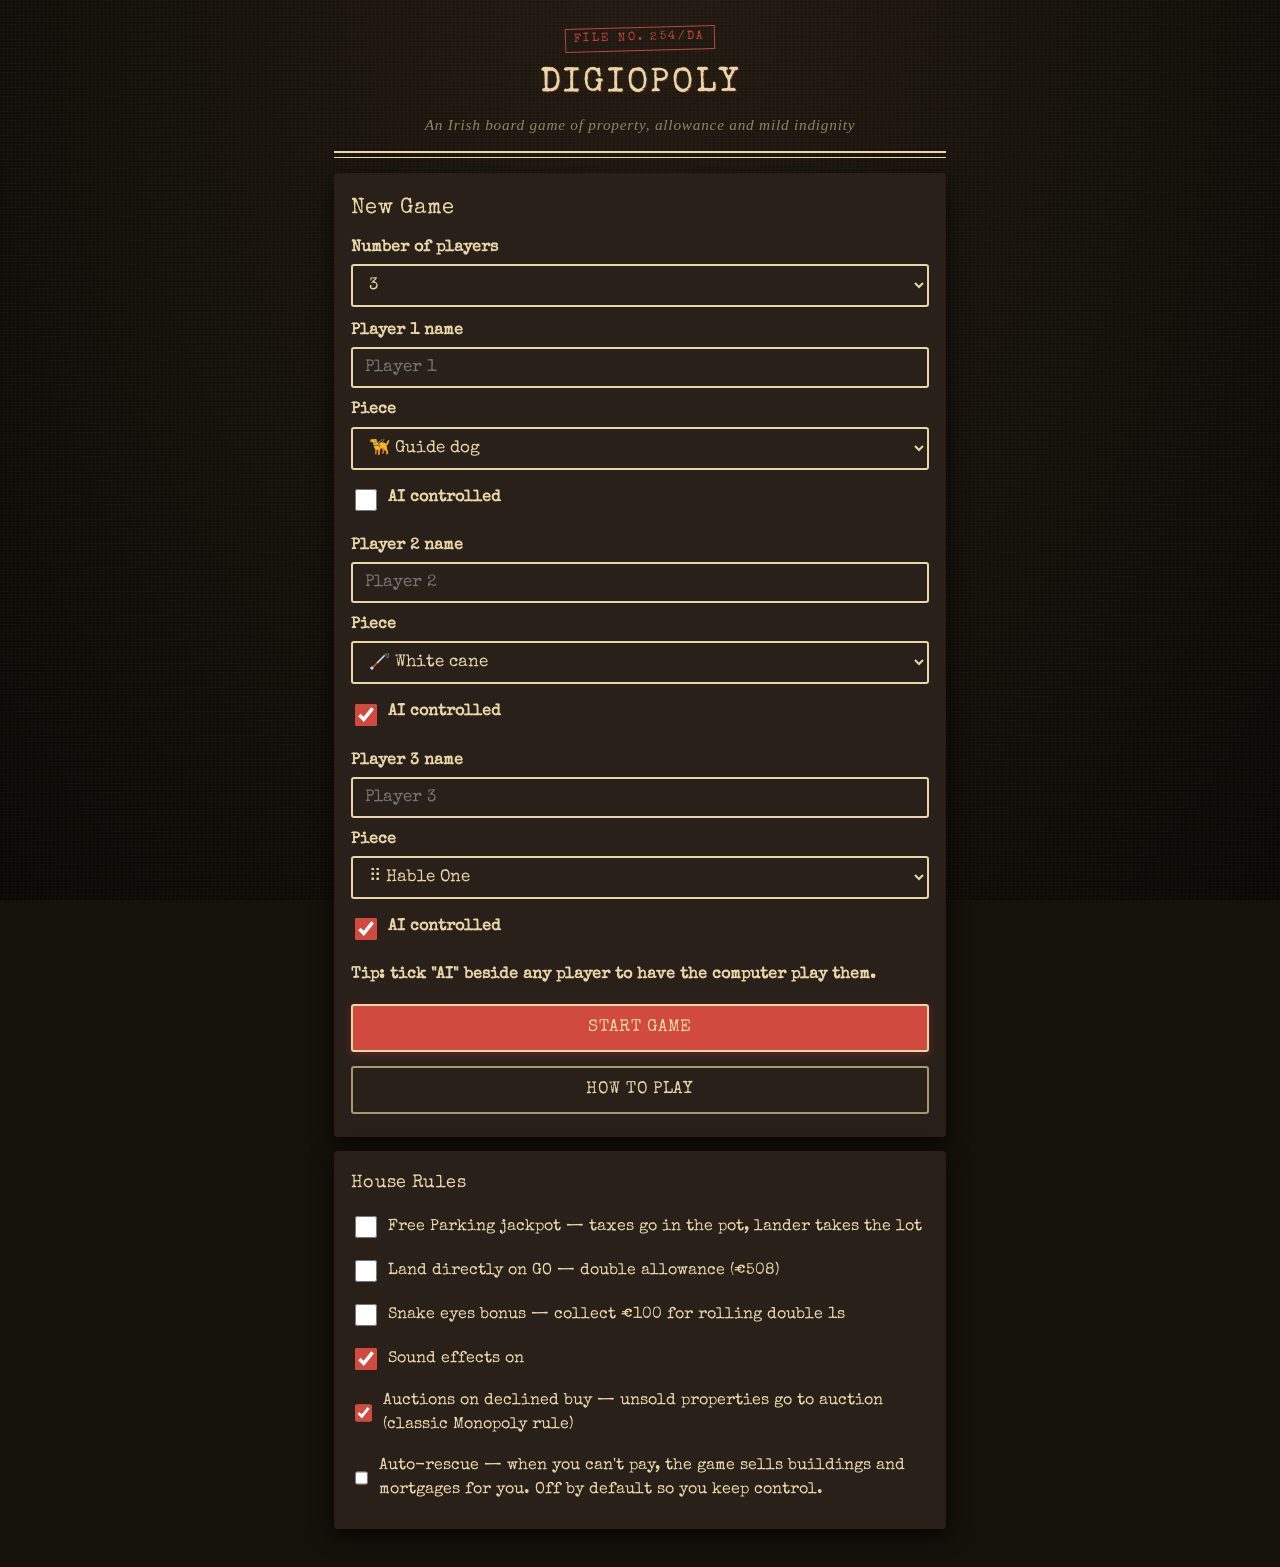
==== index.html @ cab9b240 "Create index.html" ====
<!DOCTYPE html>
<html lang="en">
<head>
<meta charset="UTF-8">
<meta name="viewport" content="width=device-width, initial-scale=1.0, viewport-fit=cover">
<meta name="theme-color" content="#1a1410">
<title>Digiopoly</title>
<link rel="preconnect" href="https://fonts.googleapis.com">
<link rel="preconnect" href="https://fonts.gstatic.com" crossorigin>
<link href="https://fonts.googleapis.com/css2?family=Special+Elite&family=IM+Fell+English:ital@0;1&family=Courier+Prime:ital,wght@0,400;0,700;1,400&display=swap" rel="stylesheet">
<style>
:root {
  --felt: #15110b;            /* page bg — deeper warm black */
  --felt-dark: #0a0805;       /* deepest shadow */
  --felt-light: #221a12;      /* warm highlight */
  --cream: #2a201a;           /* card surface — dark warm brown */
  --cream-dark: #3a2d20;      /* elevated/border surface */
  --ink: #e8d6a8;             /* warm cream text */
  --ink-light: #a89572;       /* dim cream muted */
  --gold: #c9a850;            /* amber accent */
  --accent: #d14a3f;          /* rubber stamp red */
  --accent-dark: #8a2820;
  --shadow: 0 6px 22px rgba(0, 0, 0, 0.7);
  --rule-line: rgba(232, 214, 168, 0.18);
  --brown: #6b4423;
  --light-blue: #7fb8d4;
  --pink: #b8447e;
  --orange: #c97a26;
  --red: #b8302a;
  --yellow: #c9a929;
  --greenc: #4d8d5c;
  --dark-blue: #2a4d7f;
  --station: #3a3530;
  --utility: #6b5a40;
}
* { box-sizing: border-box; -webkit-tap-highlight-color: transparent; }
html, body {
  margin: 0; padding: 0;
  background: var(--felt);
  color: var(--ink);
  font-family: 'Special Elite', 'Courier Prime', 'Courier New', monospace;
  font-size: 17px;
  line-height: 1.5;
  min-height: 100vh;
  min-height: 100dvh;
  overflow-x: hidden;
}
body {
  background:
    /* warm light grain — desk lit from above */
    repeating-linear-gradient(0deg, transparent 0, transparent 2px, rgba(255, 220, 180, 0.018) 2px, rgba(255, 220, 180, 0.018) 3px),
    repeating-linear-gradient(90deg, transparent 0, transparent 3px, rgba(255, 220, 180, 0.015) 3px, rgba(255, 220, 180, 0.015) 4px),
    radial-gradient(ellipse at top, var(--felt-light), var(--felt) 50%, var(--felt-dark)),
    var(--felt);
  background-attachment: fixed;
  padding: env(safe-area-inset-top) env(safe-area-inset-right) env(safe-area-inset-bottom) env(safe-area-inset-left);
}
h1, h2, h3, h4 {
  font-family: 'Special Elite', 'Courier New', monospace;
  font-weight: normal;
  letter-spacing: 0.02em;
  margin: 0 0 0.5em;
}
h1 { font-size: 1.8rem; color: var(--ink); }
h2 { font-size: 1.3rem; color: var(--ink); }
h3 { font-size: 1.05rem; color: var(--ink); }
button {
  font-family: inherit;
  font-size: 1rem;
  cursor: pointer;
}
.app {
  max-width: 640px;
  margin: 0 auto;
  padding: 16px 14px 24px;
  min-height: 100vh;
  min-height: 100dvh;
}
.screen {
  display: none;
}
.screen.active {
  display: block;
}
.brand {
  text-align: center;
  margin-bottom: 20px;
  padding: 8px 0 14px;
  border-bottom: 2px solid var(--ink);
  position: relative;
}
.brand::after {
  content: "";
  position: absolute;
  left: 0; right: 0; bottom: -7px;
  height: 1px;
  background: var(--ink);
}
.brand h1 {
  font-family: 'Special Elite', monospace;
  font-size: 2rem;
  color: var(--ink);
  letter-spacing: 0.08em;
  text-transform: uppercase;
  margin-bottom: 4px;
  text-shadow: 1px 1px 0 rgba(209,74,63,0.3), 0 0 24px rgba(201,168,80,0.15);
}
.brand .tagline {
  font-family: 'IM Fell English', 'Georgia', serif;
  font-style: italic;
  color: var(--ink-light);
  font-size: 0.9rem;
  letter-spacing: 0.05em;
  opacity: 0.85;
}
.brand .file-no {
  display: inline-block;
  font-size: 0.7rem;
  letter-spacing: 0.2em;
  color: var(--accent);
  border: 1.5px solid var(--accent);
  padding: 2px 8px;
  margin-bottom: 8px;
  text-transform: uppercase;
  transform: rotate(-1.5deg);
  opacity: 0.9;
}
.card {
  background: var(--cream);
  border-radius: 4px;
  padding: 18px 16px;
  margin-bottom: 14px;
  box-shadow: var(--shadow), inset 0 0 0 1px rgba(42,29,13,0.06);
  border: 1px solid rgba(42,29,13,0.18);
  position: relative;
}
.card.tight { padding: 12px 14px; }
.btn {
  display: inline-block;
  background: var(--cream);
  color: var(--ink);
  border: 2px solid var(--ink);
  border-radius: 3px;
  padding: 12px 18px;
  font-weight: normal;
  font-size: 1rem;
  text-align: center;
  min-height: 48px;
  min-width: 48px;
  margin: 4px 0;
  width: 100%;
  font-family: 'Special Elite', monospace;
  letter-spacing: 0.04em;
  text-transform: uppercase;
  box-shadow: 0 3px 8px rgba(0, 0, 0, 0.5);
  transition: transform 0.05s, box-shadow 0.05s;
}
.btn:active {
  transform: translateY(1px);
  box-shadow: 0 1px 3px rgba(0, 0, 0, 0.4);
}
.btn:focus-visible {
  outline: 3px solid var(--accent);
  outline-offset: 2px;
}
.btn-primary {
  background: var(--accent);
  color: var(--ink);
  border-color: var(--ink);
  box-shadow: 0 3px 10px rgba(209, 74, 63, 0.3);
}
.btn-secondary {
  background: var(--cream-dark);
  color: var(--ink);
  border-color: var(--ink);
  box-shadow: 0 3px 8px rgba(0, 0, 0, 0.5);
}
.btn-ghost {
  background: transparent;
  color: var(--ink);
  border-color: var(--ink-light);
  box-shadow: none;
}
.btn-row {
  display: flex;
  gap: 8px;
  flex-wrap: wrap;
}
.btn-row .btn { flex: 1 1 140px; width: auto; }
.btn[disabled] {
  opacity: 0.5;
  cursor: not-allowed;
}
.field {
  margin-bottom: 12px;
}
.field label {
  display: block;
  margin-bottom: 4px;
  font-weight: 600;
  font-size: 0.95rem;
  color: var(--ink);
}
.field input[type="text"], .field select {
  width: 100%;
  padding: 10px 12px;
  font-size: 1rem;
  font-family: 'Special Elite', monospace;
  border: 2px solid var(--ink);
  border-radius: 3px;
  background: var(--cream);
  color: var(--ink);
}
.field input:focus-visible, .field select:focus-visible {
  outline: 3px solid var(--accent);
  outline-offset: 2px;
}
.checkbox-row {
  display: flex;
  align-items: center;
  gap: 8px;
  padding: 8px 0;
  font-size: 0.95rem;
}
.checkbox-row input[type="checkbox"] {
  width: 22px;
  height: 22px;
  accent-color: var(--accent);
}
.trade-fieldset {
  border: 1px solid var(--cream-dark);
  border-radius: 3px;
  padding: 10px 12px;
  margin: 12px 0;
  background: rgba(0,0,0,0.15);
}
.trade-fieldset legend {
  padding: 0 6px;
  font-family: 'Special Elite', monospace;
  color: var(--ink);
}
.trade-input-row {
  display: flex;
  align-items: center;
  gap: 10px;
  padding: 8px 0;
  flex-wrap: wrap;
}
.trade-input-row label { flex: 0 0 auto; font-size: 0.95rem; }
.trade-input-row input[type="number"] {
  flex: 1 1 120px;
  min-width: 100px;
  padding: 8px 10px;
  border: 1px solid var(--cream-dark);
  border-radius: 3px;
  background: var(--cream);
  color: var(--ink);
  font-family: 'Courier Prime', monospace;
  font-size: 1rem;
}
.btn-xs {
  padding: 6px 10px;
  font-size: 0.82rem;
  min-height: 32px;
  flex: 0 0 auto;
  width: auto;
  margin-left: 8px;
}
.board-row .btn-xs {
  margin-left: 6px;
}
.player-header {
  background: var(--cream);
  color: var(--ink);
  border-radius: 3px;
  padding: 12px 16px;
  margin-bottom: 12px;
  display: flex;
  justify-content: space-between;
  align-items: center;
  border: 2px solid var(--cream-dark);
  box-shadow: 0 4px 12px rgba(0, 0, 0, 0.5);
  position: relative;
}
.player-header::before {
  content: "ACTIVE PLAYER";
  position: absolute;
  top: -10px;
  left: 14px;
  background: var(--cream);
  color: var(--accent);
  font-size: 0.65rem;
  letter-spacing: 0.2em;
  padding: 0 8px;
  border: 1.5px solid var(--accent);
  text-transform: uppercase;
}
.player-header .name {
  font-family: 'Special Elite', monospace;
  font-size: 1.1rem;
  letter-spacing: 0.03em;
  text-transform: uppercase;
  color: var(--ink);
}
.player-header .money {
  font-family: 'Courier Prime', 'Courier New', monospace;
  font-weight: 700;
  color: var(--accent);
  font-size: 1.15rem;
}
.player-header .ai-tag {
  font-size: 0.65rem;
  background: var(--accent);
  color: var(--ink);
  padding: 2px 6px;
  border-radius: 2px;
  margin-left: 6px;
  vertical-align: middle;
  letter-spacing: 0.15em;
  text-transform: uppercase;
  font-family: 'Special Elite', monospace;
}
.space-card {
  background: var(--cream);
  border-radius: 4px;
  overflow: hidden;
  margin-bottom: 14px;
  box-shadow: var(--shadow);
  border: 2px solid var(--ink);
  position: relative;
}
.space-card .band {
  height: 32px;
  display: flex;
  align-items: center;
  justify-content: center;
  color: white;
  font-family: 'Special Elite', monospace;
  font-size: 0.75rem;
  letter-spacing: 0.2em;
  text-transform: uppercase;
  text-shadow: 1px 1px 0 rgba(0,0,0,0.3);
  border-bottom: 1.5px solid var(--ink);
}
.space-card .band.no-text { color: transparent; }
.space-card .body {
  padding: 18px 18px 16px;
  position: relative;
}
.space-card .name {
  font-family: 'Special Elite', monospace;
  font-size: 1.4rem;
  line-height: 1.15;
  margin-bottom: 6px;
  letter-spacing: 0.02em;
  color: var(--ink);
}
.space-card .sub {
  font-family: 'IM Fell English', 'Georgia', serif;
  font-style: italic;
  color: var(--ink-light);
  font-size: 0.95rem;
  margin-bottom: 12px;
}
.space-card .price {
  font-family: 'Courier Prime', monospace;
  font-weight: 700;
  font-size: 1.1rem;
  margin-bottom: 4px;
  color: var(--ink);
}
.space-card .rent-table {
  font-size: 0.85rem;
  font-family: 'Courier Prime', monospace;
  margin-top: 10px;
  padding-top: 10px;
  border-top: 1.5px dashed var(--rule-line);
}
.space-card .rent-table div {
  display: flex;
  justify-content: space-between;
  padding: 1px 0;
}
.space-card .owner {
  margin-top: 10px;
  padding-top: 10px;
  border-top: 1.5px dashed var(--rule-line);
  font-style: italic;
  font-size: 0.9rem;
  font-family: 'IM Fell English', 'Georgia', serif;
  color: var(--ink-light);
}
.band-brown { background: var(--brown); }
.band-light-blue { background: var(--light-blue); color: #1a1206; text-shadow: 1px 1px 0 rgba(255,255,255,0.5); }
.band-pink { background: var(--pink); }
.band-orange { background: var(--orange); }
.band-red { background: var(--red); }
.band-yellow { background: var(--yellow); color: #1a1206; text-shadow: 1px 1px 0 rgba(255,255,255,0.5); }
.band-green { background: var(--greenc); }
.band-dark-blue { background: var(--dark-blue); }
.band-station { background: var(--station); }
.band-utility { background: var(--utility); }
.band-special { background: #1a1206; }
.band-chance { background: var(--accent); }
.band-chest { background: var(--gold); color: #1a1206; }
.band-corner { background: #1a1206; }
.dice {
  display: flex;
  justify-content: center;
  gap: 14px;
  margin: 14px 0;
}
.die {
  width: 58px;
  height: 58px;
  background: var(--cream);
  border: 2px solid var(--ink);
  border-radius: 3px;
  display: flex;
  align-items: center;
  justify-content: center;
  font-family: 'Special Elite', monospace;
  font-size: 1.9rem;
  color: var(--ink);
  box-shadow: 0 3px 8px rgba(0, 0, 0, 0.6);
}
.die.rolling {
  animation: shake 0.4s ease-in-out;
}
@keyframes shake {
  0%, 100% { transform: translateY(0) rotate(0); }
  25% { transform: translateY(-6px) rotate(-8deg); }
  75% { transform: translateY(-3px) rotate(6deg); }
}
.status {
  background: var(--cream);
  color: var(--ink);
  border: 1.5px dashed var(--ink);
  border-radius: 3px;
  padding: 12px 14px;
  margin-bottom: 12px;
  font-size: 0.95rem;
  min-height: 50px;
  font-family: 'Courier Prime', monospace;
  position: relative;
}
.status::before {
  content: "LOG";
  position: absolute;
  top: -9px;
  left: 12px;
  background: var(--cream);
  color: var(--accent);
  font-size: 0.65rem;
  letter-spacing: 0.2em;
  padding: 0 6px;
  font-family: 'Special Elite', monospace;
}
.status .log-entry {
  margin-bottom: 4px;
  padding-bottom: 4px;
  border-bottom: 1px solid var(--rule-line);
}
.status .log-entry:last-child { border-bottom: 0; margin-bottom: 0; padding-bottom: 0; }
.status .log-entry.recent { color: var(--accent); font-weight: 700; }
.menu-bar {
  display: grid;
  grid-template-columns: repeat(4, 1fr);
  gap: 6px;
  margin-bottom: 12px;
}
.menu-bar .btn {
  font-size: 0.85rem;
  padding: 10px 4px;
}
.modal-backdrop {
  position: fixed;
  inset: 0;
  background: rgba(42,29,13,0.7);
  display: flex;
  align-items: center;
  justify-content: center;
  padding: 16px;
  z-index: 100;
}
.modal-backdrop.hidden { display: none; }
.modal {
  background: var(--cream);
  border-radius: 4px;
  padding: 22px 20px;
  max-width: 560px;
  width: 100%;
  max-height: 90vh;
  overflow-y: auto;
  box-shadow: 0 10px 40px rgba(0,0,0,0.5);
  border: 2px solid var(--ink);
}
.modal h2 {
  margin-top: 0;
  font-family: 'Special Elite', monospace;
  text-transform: uppercase;
  letter-spacing: 0.05em;
  padding-bottom: 8px;
  border-bottom: 2px solid var(--ink);
}
.props-list .prop-row {
  background: var(--cream);
  border: 1.5px solid var(--cream-dark);
  border-radius: 3px;
  padding: 10px 12px;
  margin-bottom: 8px;
  box-shadow: 0 2px 6px rgba(0, 0, 0, 0.4);
}
.props-list .prop-row .top {
  display: flex;
  justify-content: space-between;
  align-items: center;
}
.props-list .prop-row .top .name {
  font-family: 'Special Elite', monospace;
  font-size: 1rem;
  letter-spacing: 0.02em;
  color: var(--ink);
}
.props-list .prop-row .mortgaged {
  color: var(--accent);
  font-family: 'Special Elite', monospace;
  font-size: 0.75rem;
  text-transform: uppercase;
  letter-spacing: 0.15em;
  border: 1.5px solid var(--accent);
  padding: 1px 6px;
  transform: rotate(-2deg);
  display: inline-block;
}
.props-list .prop-row .actions {
  margin-top: 8px;
  display: flex;
  gap: 6px;
  flex-wrap: wrap;
}
.props-list .prop-row .actions .btn {
  font-size: 0.85rem;
  padding: 8px 12px;
  min-height: 40px;
  width: auto;
  flex: 0 1 auto;
}
.empty {
  text-align: center;
  font-style: italic;
  color: var(--ink-light);
  padding: 20px;
}
.board-list .board-row {
  background: var(--cream);
  border-left: 6px solid var(--ink);
  border-top: 1px solid var(--rule-line);
  border-right: 1px solid var(--rule-line);
  border-bottom: 1px solid var(--rule-line);
  padding: 8px 12px;
  margin-bottom: 4px;
  font-size: 0.95rem;
  display: flex;
  justify-content: space-between;
  align-items: center;
  font-family: 'Courier Prime', monospace;
}
.board-list .board-row.current {
  background: var(--accent);
  color: var(--ink);
  border-left-color: var(--ink);
  font-weight: 700;
}
.board-list .board-row .pos {
  font-family: 'Courier Prime', monospace;
  font-size: 0.8rem;
  color: var(--ink-light);
  margin-right: 8px;
}
.board-list .board-row.current .pos { color: var(--ink); }
.board-list .board-row .owner-tag {
  font-size: 0.7rem;
  background: var(--accent);
  color: var(--ink);
  padding: 2px 6px;
  border-radius: 2px;
  font-family: 'Special Elite', monospace;
  letter-spacing: 0.1em;
  text-transform: uppercase;
}
.board-list .br-brown { border-left-color: var(--brown); }
.board-list .br-light-blue { border-left-color: var(--light-blue); }
.board-list .br-pink { border-left-color: var(--pink); }
.board-list .br-orange { border-left-color: var(--orange); }
.board-list .br-red { border-left-color: var(--red); }
.board-list .br-yellow { border-left-color: var(--yellow); }
.board-list .br-green { border-left-color: var(--greenc); }
.board-list .br-dark-blue { border-left-color: var(--dark-blue); }
.board-list .br-station { border-left-color: var(--station); }
.board-list .br-utility { border-left-color: var(--utility); }
.board-list .br-chance { border-left-color: var(--accent); }
.board-list .br-chest { border-left-color: var(--gold); }
.board-list .br-corner { border-left-color: var(--ink); }
.board-list .br-tax { border-left-color: var(--accent); }
.sr-only {
  position: absolute;
  width: 1px; height: 1px;
  padding: 0; margin: -1px;
  overflow: hidden; clip: rect(0,0,0,0);
  white-space: nowrap; border: 0;
}
.player-pip {
  display: inline-block;
  width: 14px; height: 14px;
  border-radius: 50%;
  margin-right: 4px;
  vertical-align: middle;
  border: 2px solid var(--ink);
}
.pip-1 { background: var(--accent); }
.pip-2 { background: var(--gold); }
.pip-3 { background: var(--dark-blue); }
.pip-4 { background: var(--greenc); }
/* When the pip carries the player's piece emoji, make it big enough to
   read and clear the coloured background so the emoji is legible. */
.player-pip.piece-pip {
  width: auto;
  height: auto;
  min-width: 28px;
  border-radius: 14px;
  padding: 2px 8px 2px 6px;
  font-size: 1.1rem;
  line-height: 1.1;
  background: var(--cream);
  text-align: center;
  margin-right: 6px;
}
.piece-select {
  width: 100%;
  padding: 10px 12px;
  font-size: 1rem;
  background: var(--cream);
  color: var(--ink);
  border: 1px solid var(--cream-dark);
  border-radius: 3px;
  font-family: 'Courier Prime', monospace;
}
.players-on-space {
  margin-top: 10px;
  padding-top: 10px;
  border-top: 1.5px dashed var(--rule-line);
  font-size: 0.85rem;
  font-family: 'IM Fell English', 'Georgia', serif;
  font-style: italic;
  color: var(--ink-light);
}
.house-row {
  display: inline-block;
  margin-left: 4px;
}
.house-icon {
  display: inline-block;
  width: 10px; height: 10px;
  background: var(--greenc);
  margin: 0 1px;
  border: 1px solid var(--ink);
}
.hotel-icon {
  display: inline-block;
  width: 16px; height: 10px;
  background: var(--accent);
  border: 1px solid var(--ink);
}
.alert {
  background: var(--accent);
  color: var(--ink);
  padding: 10px 12px;
  border-radius: 3px;
  margin-bottom: 10px;
  font-size: 0.95rem;
  font-family: 'Special Elite', monospace;
  border: 2px solid var(--accent-dark);
  box-shadow: 0 3px 10px rgba(209, 74, 63, 0.3);
  letter-spacing: 0.02em;
}
.muted { color: var(--ink-light); font-size: 0.85rem; font-family: 'IM Fell English', 'Georgia', serif; font-style: italic; }
[inert], [inert] * { pointer-events: none; }
.house-rules-list {
  list-style: none;
  padding: 0;
  margin: 12px 0;
}
.house-rules-list li {
  padding: 10px 0;
  border-bottom: 1.5px dashed var(--rule-line);
}
.house-rules-list li:last-child { border-bottom: 0; }
@media (max-width: 380px) {
  .brand h1 { font-size: 2rem; }
  .space-card .name { font-size: 1.2rem; }
  .menu-bar .btn { font-size: 0.75rem; }
}
</style>
</head>
<body>
<div class="app" id="app">

<!-- SETUP SCREEN -->
<section class="screen active" id="setup-screen" aria-labelledby="setup-h1">
  <div class="brand">
    <div class="file-no">File No. 254/DA</div>
    <h1 id="setup-h1">Digiopoly</h1>
    <div class="tagline">An Irish board game of property, allowance and mild indignity</div>
  </div>
  <div class="card">
    <h2>New Game</h2>
    <div class="field">
      <label for="num-players">Number of players</label>
      <select id="num-players">
        <option value="2">2</option>
        <option value="3" selected>3</option>
        <option value="4">4</option>
      </select>
    </div>
    <div id="player-fields"></div>
    <div class="field">
      <label for="game-mode-hint" id="game-mode-hint">Tip: tick "AI" beside any player to have the computer play them.</label>
    </div>
    <button class="btn btn-primary" id="start-game-btn">Start Game</button>
    <button class="btn btn-ghost" id="how-to-play-btn" style="margin-top:10px;">How to Play</button>
  </div>
  <div class="card">
    <h3>House Rules</h3>
    <div class="checkbox-row">
      <input type="checkbox" id="hr-free-parking">
      <label for="hr-free-parking">Free Parking jackpot — taxes go in the pot, lander takes the lot</label>
    </div>
    <div class="checkbox-row">
      <input type="checkbox" id="hr-double-go">
      <label for="hr-double-go">Land directly on GO — double allowance (€508)</label>
    </div>
    <div class="checkbox-row">
      <input type="checkbox" id="hr-snake-eyes">
      <label for="hr-snake-eyes">Snake eyes bonus — collect €100 for rolling double 1s</label>
    </div>
    <div class="checkbox-row">
      <input type="checkbox" id="hr-sound" checked>
      <label for="hr-sound">Sound effects on</label>
    </div>
    <div class="checkbox-row">
      <input type="checkbox" id="hr-auctions" checked>
      <label for="hr-auctions">Auctions on declined buy — unsold properties go to auction (classic Monopoly rule)</label>
    </div>
    <div class="checkbox-row">
      <input type="checkbox" id="hr-auto-rescue">
      <label for="hr-auto-rescue">Auto-rescue — when you can't pay, the game sells buildings and mortgages for you. Off by default so you keep control.</label>
    </div>
  </div>
  <div id="resume-card" class="card" hidden>
    <h3>Saved Game</h3>
    <p>You have a game in progress.</p>
    <div class="btn-row">
      <button class="btn btn-primary" id="resume-btn">Resume</button>
      <button class="btn" id="discard-save-btn">Start a New Game</button>
    </div>
  </div>
</section>

<!-- GAME SCREEN -->
<section class="screen" id="game-screen" aria-labelledby="game-h1">
  <h1 id="game-h1" class="sr-only">Digiopoly — game in progress</h1>
  <div class="menu-bar" role="navigation" aria-label="Game menu">
    <button class="btn btn-ghost" id="menu-portfolio">Portfolio</button>
    <button class="btn btn-ghost" id="menu-board">Board</button>
    <button class="btn btn-ghost" id="menu-players">Players</button>
    <button class="btn btn-ghost" id="menu-settings">Menu</button>
  </div>
  <div class="player-header" id="player-header" aria-live="off">
    <div><span class="player-pip" id="player-pip"></span><span class="name" id="player-name">—</span><span class="ai-tag" id="player-ai-tag" hidden>AI</span></div>
    <div class="money" id="player-money">€0</div>
  </div>
  <div id="current-space-area" aria-live="off"></div>
  <div class="dice" aria-hidden="true">
    <div class="die" id="die1">·</div>
    <div class="die" id="die2">·</div>
  </div>
  <div id="actions-area"></div>
  <div class="status" id="status-log" aria-hidden="false"></div>
  <div id="aria-announcer" class="sr-only" aria-live="polite" aria-atomic="true"></div>
</section>

<!-- MODAL -->
<div class="modal-backdrop hidden" id="modal-backdrop" role="dialog" aria-modal="true" aria-labelledby="modal-title">
  <div class="modal" id="modal">
    <h2 id="modal-title">—</h2>
    <div id="modal-body"></div>
    <div id="modal-actions" class="btn-row" style="margin-top:14px;"></div>
  </div>
</div>

</div>
<script>
"use strict";

// ============================================================
// CONSTANTS — Board, cards, prices
// ============================================================

const STARTING_CASH = 1500;
const GO_SALARY = 254;
const BLIND_TAX = 100;
const PREMIUM_BLIND_TAX = 200;
const PITY_CORNER_FINE = 50;
const STATION_RENTS = [25, 50, 100, 200]; // 1, 2, 3, 4 owned
const UTILITY_MULTIPLIERS = [4, 10]; // 1 owned, 2 owned

// Property data. rent = [base, 1 house, 2, 3, 4, hotel]
// houseCost is per-house. mortgage is half of price.
const BOARD = [
  { pos: 0, type: 'corner', name: 'GO', sub: 'Collect €254 Disability Allowance' },
  { pos: 1, type: 'property', name: 'The Out of Sight Podcast', group: 'brown', price: 60,
    rent: [2, 10, 30, 90, 160, 250], houseCost: 50, mortgage: 30 },
  { pos: 2, type: 'chest', name: 'Community Chest', sub: 'Draw a card' },
  { pos: 3, type: 'property', name: 'The Tech Doc Podcast', group: 'brown', price: 60,
    rent: [4, 20, 60, 180, 320, 450], houseCost: 50, mortgage: 30 },
  { pos: 4, type: 'tax', name: 'The Blind Tax', sub: 'Pay €100 — your accessible tech subs came in', amount: BLIND_TAX },
  { pos: 5, type: 'station', name: 'Iarnród Éireann', price: 200, mortgage: 100 },
  { pos: 6, type: 'property', name: 'Headway', group: 'light-blue', price: 100,
    rent: [6, 30, 90, 270, 400, 550], houseCost: 50, mortgage: 50 },
  { pos: 7, type: 'chance', name: 'Chance', sub: 'Draw a card' },
  { pos: 8, type: 'property', name: 'As I Am', group: 'light-blue', price: 100,
    rent: [6, 30, 90, 270, 400, 550], houseCost: 50, mortgage: 50 },
  { pos: 9, type: 'property', name: 'INBAF', group: 'light-blue', price: 120,
    rent: [8, 40, 100, 300, 450, 600], houseCost: 50, mortgage: 60 },
  { pos: 10, type: 'corner', name: 'The Pity Corner', sub: 'Just Visiting' },
  { pos: 11, type: 'property', name: 'Cheshire Ireland', group: 'pink', price: 140,
    rent: [10, 50, 150, 450, 625, 750], houseCost: 100, mortgage: 70 },
  { pos: 12, type: 'utility', name: 'ESB', price: 150, mortgage: 75 },
  { pos: 13, type: 'property', name: 'Inclusion Ireland', group: 'pink', price: 140,
    rent: [10, 50, 150, 450, 625, 750], houseCost: 100, mortgage: 70 },
  { pos: 14, type: 'property', name: 'ChildVision', group: 'pink', price: 160,
    rent: [12, 60, 180, 500, 700, 900], houseCost: 100, mortgage: 80 },
  { pos: 15, type: 'station', name: 'Bus Éireann', price: 200, mortgage: 100 },
  { pos: 16, type: 'property', name: 'Enable Ireland', group: 'orange', price: 180,
    rent: [14, 70, 200, 550, 750, 950], houseCost: 100, mortgage: 90 },
  { pos: 17, type: 'chest', name: 'Community Chest', sub: 'Draw a card' },
  { pos: 18, type: 'property', name: 'AHEAD', group: 'orange', price: 180,
    rent: [14, 70, 200, 550, 750, 950], houseCost: 100, mortgage: 90 },
  { pos: 19, type: 'property', name: 'Anne Sullivan Centre', group: 'orange', price: 200,
    rent: [16, 80, 220, 600, 800, 1000], houseCost: 100, mortgage: 100 },
  { pos: 20, type: 'corner', name: 'The Busy Spot', sub: 'Free Parking — where the guide dogs do their business' },
  { pos: 21, type: 'property', name: 'St John of Gods', group: 'red', price: 220,
    rent: [18, 90, 250, 700, 875, 1050], houseCost: 150, mortgage: 110 },
  { pos: 22, type: 'chance', name: 'Chance', sub: 'Draw a card' },
  { pos: 23, type: 'property', name: 'Daughters of Charity', group: 'red', price: 220,
    rent: [18, 90, 250, 700, 875, 1050], houseCost: 150, mortgage: 110 },
  { pos: 24, type: 'property', name: 'Rehab Group', group: 'red', price: 240,
    rent: [20, 100, 300, 750, 925, 1100], houseCost: 150, mortgage: 120 },
  { pos: 25, type: 'station', name: 'Dublin Bus', price: 200, mortgage: 100 },
  { pos: 26, type: 'property', name: 'Irish Wheelchair Association', group: 'yellow', price: 260,
    rent: [22, 110, 330, 800, 975, 1150], houseCost: 150, mortgage: 130 },
  { pos: 27, type: 'property', name: 'Chime / DeafHear', group: 'yellow', price: 260,
    rent: [22, 110, 330, 800, 975, 1150], houseCost: 150, mortgage: 130 },
  { pos: 28, type: 'utility', name: 'Irish Water', price: 150, mortgage: 75 },
  { pos: 29, type: 'property', name: 'Sight & Sound Technology', group: 'yellow', price: 280,
    rent: [24, 120, 360, 850, 1025, 1200], houseCost: 150, mortgage: 140 },
  { pos: 30, type: 'gotojail', name: 'Go to The Pity Corner', sub: 'Off you go' },
  { pos: 31, type: 'property', name: 'Irish Guide Dogs', group: 'green', price: 300,
    rent: [26, 130, 390, 900, 1100, 1275], houseCost: 200, mortgage: 150 },
  { pos: 32, type: 'property', name: 'Fighting Blindness', group: 'green', price: 300,
    rent: [26, 130, 390, 900, 1100, 1275], houseCost: 200, mortgage: 150 },
  { pos: 33, type: 'chest', name: 'Community Chest', sub: 'Draw a card' },
  { pos: 34, type: 'property', name: 'Vision Ireland', group: 'green', price: 320,
    rent: [28, 150, 450, 1000, 1200, 1400], houseCost: 200, mortgage: 160 },
  { pos: 35, type: 'station', name: 'Luas', price: 200, mortgage: 100 },
  { pos: 36, type: 'chance', name: 'Chance', sub: 'Draw a card' },
  { pos: 37, type: 'property', name: 'Leinster House', group: 'dark-blue', price: 350,
    rent: [35, 175, 500, 1100, 1300, 1500], houseCost: 200, mortgage: 175 },
  { pos: 38, type: 'tax', name: 'The Premium Blind Tax', sub: 'Pay €200 — sprung for the fancy braille display', amount: PREMIUM_BLIND_TAX },
  { pos: 39, type: 'property', name: 'Department of Social Protection', group: 'dark-blue', price: 400,
    rent: [50, 200, 600, 1400, 1700, 2000], houseCost: 200, mortgage: 200 },
];

// Educational blurbs shown when a player opens "About" on a buy modal.
// Edit any of these freely — they're descriptions of who the real-world
// organisation (or place) is and what they do.
const INFO = {
  'The Out of Sight Podcast': 'A made-up podcast standing in for community media by and for blind creators. In real life there\'s a growing scene of podcasts produced by blind people covering accessibility, lived experience, and assistive tech.',
  'The Tech Doc Podcast': 'A real podcast covering assistive technology, co-hosted by Stuart alongside colleagues at DigiCoach. Episodes review screen readers, mainstream tech with accessibility angles, and feature interviews from the AT community.',
  'Headway': 'Headway Ireland, founded in 1985 as a support group. Provides community-based rehabilitation services for adults living with acquired brain injury (ABI) and their families, with centres in Dublin, Cork, Limerick, Carlow, and Tralee. ABI can change cognition, mobility, communication, and identity, often suddenly after a stroke or accident.',
  'As I Am': 'AsIAm — Ireland\'s national autism charity, founded in 2014 by Adam Harris (who is himself autistic). Autistic-led, based in Blackrock, Dublin. Provides advocacy, peer support, training, and works to make Ireland a more autism-friendly society.',
  'INBAF': 'The Irish National Braille and Alternative Formats Authority, launched in 2012 by NCBI Library, ChildVision\'s National Braille Production, and the Arbour Hill Prison Braille Unit. Sets standards for braille and accessible formats in Ireland, supports braille users, and oversaw Ireland\'s adoption of Unified English Braille.',
  'Cheshire Ireland': 'Provides supported living, respite, and care services for adults with physical, sensory, neurological, and acquired brain injury conditions, often with complex or high support needs. Part of the international Leonard Cheshire network, with services across the country.',
  'Inclusion Ireland': 'The national association advocating for the rights of people with an intellectual disability in Ireland. Campaigns for inclusion, supports families and self-advocates, and works on policy from a rights-based perspective.',
  'ChildVision': 'The National Education Centre for Blind Children, on Grace Park Road in Drumcondra, Dublin. Rebranded from St Joseph\'s in 2012 (the site has supported blind children since 1859). Serves children with visual impairment from birth to 23, including those with additional disabilities (MDVI). Hosts the National Braille Production service and a campus equine therapy centre.',
  'Enable Ireland': 'Founded in 1948 as Cerebral Palsy Ireland by Dr Robert Collis. Provides free health and support services to children and adults with physical, sensory, and intellectual disabilities, and their families, from over 40 locations across Ireland. Largely HSE-funded.',
  'AHEAD': 'The Association for Higher Education Access and Disability, founded in 1988 by university students with disabilities. Works with universities, colleges, and employers to make further and higher education and the workplace more accessible to people with disabilities. Runs the GET AHEAD Graduate Forum and the WAM Mentored Work Placement Programme.',
  'Anne Sullivan Centre': 'Provides residential, day, and outreach services for people who are deafblind in Ireland. Based in Stillorgan, Dublin. Named after the Irish-American teacher Anne Sullivan, who worked with Helen Keller. Campaigns for deafblindness to be recognised as a distinct disability.',
  'St John of Gods': 'A long-established Irish provider of mental health, intellectual disability, and adolescent services, with roots in the Hospitaller Order of St John of God. Operates everything from community-based supports to specialist hospital services.',
  'Daughters of Charity': 'The Daughters of Charity Disability Support Services provided residential and day services to people with intellectual disabilities in Dublin, Limerick, and North Tipperary/Offaly from the early 20th century. In December 2021 the organisation rebranded as Avista, while keeping its founding mission.',
  'Rehab Group': 'One of the largest charities in Ireland providing services to people with disabilities. Runs training, employment, residential, and day services through brands including RehabCare and the National Learning Network.',
  'Irish Wheelchair Assoc': 'The Irish Wheelchair Association (IWA) — the main representative organisation for people with limited mobility in Ireland. Runs assisted living, day services, accessible transport, sport, advocacy, and a network of accessible community resource centres.',
  'Chime/DeafHear': 'Chime is the national charity for deaf, deafened, and hard-of-hearing people in Ireland, with over fifty years of history. Founded as the National Association for the Deaf, rebranded to DeafHear in 2007, and to Chime on 1 November 2018. Provides services, technology, and advocacy.',
  'Sight & Sound Technology': 'A leading assistive technology distributor in the UK and Ireland, founded in 1979 and headquartered in Northampton, with a Dublin office. Distributes screen readers (including JAWS), magnification software (ZoomText), Focus Blue braille displays, and many other AT products, and provides training and support.',
  'Irish Guide Dogs': 'Irish Guide Dogs for the Blind, based at Model Farm Road in Cork. Founded in 1976; the first Guide Dog partnership was in 1980. Trains and provides guide dogs to people with vision impairment, and since 2005 has also been the first organisation in Europe to provide assistance dogs for children with autism. Services are free to clients; the charity is largely funded by donations.',
  'Fighting Blindness': 'A patient-led charity founded in 1983, dedicated to funding research into treatments and cures for sight loss caused by retinal degenerative conditions. Has invested over €20 million in 115+ research projects, and provides counselling and support services. DigiCoach, the peer coaching initiative, is connected to Fighting Blindness.',
  'Vision Ireland': 'The national sight loss agency, originally founded in 1931 as the National Council for the Blind of Ireland (NCBI). Rebranded as Vision Ireland on 6 November 2023 to better reflect support for the full range of vision impairments. Provides rehabilitation training, technology assessments, an accessible library, employment supports, and advocacy.',
  'Leinster House': 'The seat of the Oireachtas — Ireland\'s parliament — on Kildare Street in Dublin. Houses both the Dáil (lower house) and Seanad (upper house). Where disability legislation and the national budget — including the Disability Allowance rate — are decided.',
  'Department of Social Protection': 'The government department running Ireland\'s social welfare system. Administers the Disability Allowance (the €254 weekly payment passing GO represents), Carer\'s Allowance, Invalidity Pension, Blind Pension, Free Travel Scheme, and many other supports.',
  'Iarnród Éireann': 'Iarnród Éireann / Irish Rail — Ireland\'s national rail operator (the Irish name means "Iron Road of Ireland"). Runs intercity, commuter, and DART services. Accepts the Free Travel Pass and offers a passenger assistance service to disabled travellers.',
  'Bus Éireann': 'Ireland\'s national bus operator outside Dublin. Runs intercity Expressway coaches and regional routes. Accepts the Free Travel Pass.',
  'Dublin Bus': 'Dublin city\'s main bus operator. Accepts the Free Travel Pass. On-board audio next-stop announcements are an essential accessibility feature for blind passengers.',
  'Luas': 'Dublin\'s tram network — Red and Green lines crossing the city. The name is Irish for "speed". Audio stop announcements and tactile paving at platforms make it relatively accessible.',
  'ESB': 'The Electricity Supply Board — Ireland\'s state-owned electricity utility, founded in 1927. Powers your accessible tech, your charging cables, and your endless device subscriptions.',
  'Irish Water': 'Uisce Éireann — Ireland\'s national water utility. Responsible for public water supply and sewerage services nationwide.',
};

// Group membership for monopoly detection
const GROUPS = {
  brown: [1, 3],
  'light-blue': [6, 8, 9],
  pink: [11, 13, 14],
  orange: [16, 18, 19],
  red: [21, 23, 24],
  yellow: [26, 27, 29],
  green: [31, 32, 34],
  'dark-blue': [37, 39],
};
const STATIONS = [5, 15, 25, 35];
const UTILITIES = [12, 28];

// Placeholder card decks. Stuart will rewrite the text; mechanics stay.
// effect types: GOTO, GOTO_NEAREST_STATION, GOTO_NEAREST_UTILITY, COLLECT, PAY,
//   GET_OUT, GO_TO_JAIL, BACK_3, PAY_EACH, COLLECT_EACH, REPAIRS
const CHANCE_DECK = [
  { text: 'Your boss says you have to host a webinar with the partner organisation. Uber to St John of Gods — pay €50.', effect: { type: 'SEQUENCE', steps: [{ type: 'PAY', amount: 50 }, { type: 'GOTO', pos: 21 }] } },
  { text: 'Uber fare to visit Fighting Blindness. Pay €50 and travel there.', effect: { type: 'SEQUENCE', steps: [{ type: 'PAY', amount: 50 }, { type: 'GOTO', pos: 32 }] } },
  { text: 'You had to buy a new braille display. Pay €800.', effect: { type: 'PAY', amount: 800 } },
  { text: 'You\'re invited on a podcast. Uber to The Out of Sight Podcast — pay €50.', effect: { type: 'SEQUENCE', steps: [{ type: 'PAY', amount: 50 }, { type: 'GOTO', pos: 1 }] } },
  { text: 'You won the Radio Cash Machine. Collect €2000.', effect: { type: 'COLLECT', amount: 2000 } },
  { text: 'Your guide dog needs to go. Travel to The Busy Spot.', effect: { type: 'GOTO', pos: 20 } },
  { text: 'Hospital appointment tomorrow at 10am at the other end of the country. Travel to the nearest station — no time to stop, do not collect €254.', effect: { type: 'GOTO_NEAREST_STATION', skipSalary: true } },
  { text: 'Your guide left you on a seat and wandered off. Go directly to The Pity Corner.', effect: { type: 'GO_TO_JAIL' } },
  { text: 'You\'ve made a wrong turn. Go back three spaces.', effect: { type: 'BACK_3' } },
  { text: 'You successfully sued Penneys for refusing your guide dog entry. Collect €400.', effect: { type: 'COLLECT', amount: 400 } },
  { text: 'You\'re accepted onto Irish Guide Dogs\' Independent Living course. Uber to Irish Guide Dogs — pay €50.', effect: { type: 'SEQUENCE', steps: [{ type: 'PAY', amount: 50 }, { type: 'GOTO', pos: 31 }] } },
  { text: 'Pipe burst — sort it out. Uber to the nearest utility — pay €50.', effect: { type: 'SEQUENCE', steps: [{ type: 'PAY', amount: 50 }, { type: 'GOTO_NEAREST_UTILITY' }] } },
  { text: 'You accidentally broke a statue in a fancy hotel. Pay €600 to get it repaired.', effect: { type: 'PAY', amount: 600 } },
  { text: 'Storm Sarah just hit Ireland. Pay €100 per house and €300 per hotel for repairs.', effect: { type: 'REPAIRS', perHouse: 100, perHotel: 300 } },
  { text: 'One of your properties went bust. The bank repossesses your most valuable one for €100.', effect: { type: 'REPOSSESS', amount: 100 } },
  { text: 'Vision Ireland are demonstrating a new accessible toilet. You decide to go. Uber there — pay €50.', effect: { type: 'SEQUENCE', steps: [{ type: 'PAY', amount: 50 }, { type: 'GOTO', pos: 34 }] } },
];

const CHEST_DECK = [
  { text: 'The Government are giving a double payment this week. Collect €508 next time you pass GO.', effect: { type: 'NEXT_GO_BONUS', multiplier: 2 } },
  { text: 'Someone stepped on your cane and broke it.', effect: { type: 'CHOICE', options: [
    { label: 'Pay €100 for a replacement', effect: { type: 'PAY', amount: 100 } },
    { label: 'Go to Vision Ireland for a free one', effect: { type: 'GOTO', pos: 34 } }
  ] } },
  { text: 'Your guide dog\'s food bill is due. Pay €80.', effect: { type: 'PAY', amount: 80 } },
  { text: 'Someone spotted you sitting alone and came over for a chat. Get Out of The Pity Corner Free.', effect: { type: 'GET_OUT' } },
  { text: 'Your VAT reclaim on an accessibility product came through. Collect €200.', effect: { type: 'COLLECT', amount: 200 } },
  { text: 'You lent the next player money to buy chocolate. Collect €20 from them.', effect: { type: 'COLLECT_NEXT', amount: 20 } },
  { text: 'Your guide dog needs the vet. Pay €100.', effect: { type: 'PAY', amount: 100 } },
  { text: 'Your shed blew down in the storm. At least you rescued your napkin collection. Pay €200 for a new one.', effect: { type: 'PAY', amount: 200 } },
  { text: 'It\'s your blindaversary. Collect nothing — it\'s not actually your birthday.', effect: { type: 'NO_OP' } },
  { text: 'It\'s actually your birthday. Collect €10 from each player.', effect: { type: 'COLLECT_EACH', amount: 10 } },
  { text: 'You owe a few people money. Pay €10 to each player.', effect: { type: 'PAY_EACH', amount: 10 } },
  { text: 'Your telly broke. You called Sky Accessibility through the Be My Eyes app for help. Pay €250 for a new one.', effect: { type: 'PAY', amount: 250 } },
  { text: 'Time to pay dog insurance. Pay €150.', effect: { type: 'PAY', amount: 150 } },
  { text: 'You win on a scratch card. Collect €200.', effect: { type: 'COLLECT', amount: 200 } },
  { text: 'Your electricity bills are due. Pay €300.', effect: { type: 'PAY', amount: 300 } },
  { text: 'You buy your guide dog a new toy. Pay €10.', effect: { type: 'PAY', amount: 10 } },
];

// ============================================================
// PLAYER PIECES
// ============================================================
// Choose your weapon. Themed around blind/AT life, Irish culture, and
// a handful of personal favourites.
const PIECES = [
  { key: 'guide-dog',  emoji: '🦮', label: 'Guide dog' },
  { key: 'white-cane', emoji: '🦯', label: 'White cane' },
  { key: 'hable',      emoji: '⠿', label: 'Hable One' },
  { key: 'iphone',     emoji: '📱', label: 'iPhone' },
  { key: 'android',    emoji: '🤖', label: 'Android' },
  { key: 'mic',        emoji: '🎙️', label: 'Microphone' },
  { key: 'headphones', emoji: '🎧', label: 'Headphones' },
  { key: 'watch',      emoji: '⌚', label: 'Apple Watch' },
  { key: 'tea',        emoji: '☕', label: 'Cup of tea' },
  { key: 'shamrock',   emoji: '☘️', label: 'Shamrock' },
  { key: 'cork',       emoji: '🚩', label: 'Rebel Cork flag' },
  { key: 'lambchop',   emoji: '🐑', label: 'Lambchop' },
  { key: 'panda',      emoji: '🐼', label: 'Kung Fu Panda' },
  { key: 'bunny',      emoji: '🐰', label: 'The bunny' },
  { key: 'queen',      emoji: '👑', label: 'Disney queen' },
];
function pieceFor(player) {
  return PIECES.find(p => p.key === player.piece) || PIECES[((player.id || 1) - 1) % PIECES.length];
}

// ============================================================
// STATE
// ============================================================

let state = null;

function defaultState() {
  return {
    players: [],
    currentIdx: 0,
    dice: [0, 0],
    doubleCount: 0,
    turnPhase: 'roll',
    chanceDeck: shuffle([...CHANCE_DECK]),
    chestDeck: shuffle([...CHEST_DECK]),
    chanceIdx: 0,
    chestIdx: 0,
    freeParkingPot: 0,
    houseRules: { freeParkingJackpot: false, doubleOnGo: false, snakeEyesBonus: false, sound: true, autoRescue: false, auctions: true },
    log: [],
    gameOver: false,
    winner: null,
  };
}

function newPlayer(id, name, isAI, piece) {
  return {
    id, name, isAI,
    piece: piece || PIECES[(id - 1) % PIECES.length].key,
    position: 0,
    money: STARTING_CASH,
    properties: [], // pos numbers
    mortgaged: [],  // pos numbers
    houses: {},     // { [pos]: number 0-4 }
    hotels: {},     // { [pos]: 1 }
    jailTurns: 0,   // 0 = not in jail, 1-3 = turns served
    inJail: false,
    getOutCards: 0,
    bankrupt: false,
    nextGoMultiplier: 1, // 1 = normal salary, 2 = double on next GO pass, etc.
  };
}

// ============================================================
// UTILS
// ============================================================

function shuffle(arr) {
  for (let i = arr.length - 1; i > 0; i--) {
    const j = Math.floor(Math.random() * (i + 1));
    [arr[i], arr[j]] = [arr[j], arr[i]];
  }
  return arr;
}

function fmtMoney(n) {
  return '€' + n.toLocaleString('en-IE');
}

function rollDie() { return Math.floor(Math.random() * 6) + 1; }

function findOwner(pos) {
  for (const p of state.players) {
    if (p.properties.includes(pos)) return p;
  }
  return null;
}

function isPropertySpace(pos) {
  const s = BOARD[pos];
  return s && (s.type === 'property' || s.type === 'station' || s.type === 'utility');
}

function playerOwnsFullGroup(player, group) {
  const positions = GROUPS[group];
  if (!positions) return false;
  return positions.every(p => player.properties.includes(p));
}

function playerStationsOwned(player) {
  return STATIONS.filter(p => player.properties.includes(p)).length;
}

function playerUtilitiesOwned(player) {
  return UTILITIES.filter(p => player.properties.includes(p)).length;
}

function currentPlayer() { return state.players[state.currentIdx]; }

function alivePlayers() { return state.players.filter(p => !p.bankrupt); }

// Pacing: AI step delays must be long enough for VoiceOver to read the previous announcement
// before the next one clobbers the live region. Adjust AI_PACE if it still feels rushed.
const AI_PACE = 1800;
const HUMAN_PACE = 450;
function pace() {
  if (!state || !state.players[state.currentIdx]) return HUMAN_PACE;
  return state.players[state.currentIdx].isAI ? AI_PACE : HUMAN_PACE;
}

// Wait for the announcement queue to be fully read, then take a short
// breath, then run the next AI action. This stops the AI from charging
// ahead while VoiceOver is still mid-sentence.
function aiNext(fn) {
  whenAnnouncementsIdle(() => setTimeout(fn, 350));
}

// ============================================================
// AUDIO
// ============================================================

let audioCtx = null;

function audio() {
  if (!state || !state.houseRules.sound) return null;
  if (!audioCtx) {
    try { audioCtx = new (window.AudioContext || window.webkitAudioContext)(); }
    catch (e) { return null; }
  }
  return audioCtx;
}

function tone(freq, dur, type, gain) {
  const ctx = audio();
  if (!ctx) return;
  const now = ctx.currentTime;
  const o = ctx.createOscillator();
  const g = ctx.createGain();
  o.type = type || 'sine';
  o.frequency.value = freq;
  g.gain.setValueAtTime(0, now);
  g.gain.linearRampToValueAtTime(gain || 0.18, now + 0.01);
  g.gain.exponentialRampToValueAtTime(0.0001, now + dur);
  o.connect(g).connect(ctx.destination);
  o.start(now);
  o.stop(now + dur);
}

function sfxRoll() {
  tone(160, 0.08, 'square', 0.15);
  setTimeout(() => tone(220, 0.08, 'square', 0.15), 90);
}
function sfxMoneyIn() {
  tone(523, 0.1, 'triangle', 0.18);
  setTimeout(() => tone(659, 0.1, 'triangle', 0.18), 90);
  setTimeout(() => tone(784, 0.14, 'triangle', 0.18), 180);
}
function sfxMoneyOut() {
  tone(440, 0.1, 'triangle', 0.18);
  setTimeout(() => tone(330, 0.16, 'triangle', 0.18), 90);
}
function sfxBuy() {
  tone(523, 0.1, 'sine', 0.18);
  setTimeout(() => tone(659, 0.1, 'sine', 0.18), 80);
  setTimeout(() => tone(880, 0.18, 'sine', 0.18), 160);
}
function sfxJail() {
  tone(220, 0.18, 'sawtooth', 0.15);
  setTimeout(() => tone(165, 0.22, 'sawtooth', 0.15), 160);
}
function sfxPassGo() {
  tone(523, 0.1, 'square', 0.15);
  setTimeout(() => tone(659, 0.1, 'square', 0.15), 80);
  setTimeout(() => tone(784, 0.1, 'square', 0.15), 160);
  setTimeout(() => tone(1047, 0.2, 'square', 0.15), 240);
}
function sfxCard() { tone(700, 0.08, 'triangle', 0.14); }

// ============================================================
// PERSISTENCE
// ============================================================

const SAVE_KEY = 'pity-corner-save';

function saveGame() {
  try { localStorage.setItem(SAVE_KEY, JSON.stringify(state)); } catch (e) {}
}

function loadGame() {
  try {
    const raw = localStorage.getItem(SAVE_KEY);
    if (!raw) return null;
    return JSON.parse(raw);
  } catch (e) { return null; }
}

function clearSave() {
  try { localStorage.removeItem(SAVE_KEY); } catch (e) {}
}

function hasSave() { return !!localStorage.getItem(SAVE_KEY); }

// ============================================================
// LOG / ANNOUNCE
// ============================================================

// Announcement queue — paces messages to the aria-live region so VoiceOver
// can finish reading each one before the next arrives. Gap scales with
// message length so long card texts get proper airtime.
let _announceQueue = [];
let _announceActive = false;
let _announceIdleCallbacks = [];
let _lastAnnounceMsg = '';
let _lastAnnounceTime = 0;

function _msgDuration(msg) {
  // ~55ms per character, 1.2s floor, 8s ceiling.
  // VoiceOver speaks roughly 12-15 chars/sec at default rate.
  return Math.min(8000, Math.max(1200, (msg || '').length * 55));
}

function announce(msg) {
  if (!state) return;
  state.log.unshift(msg);
  state.log = state.log.slice(0, 20);
  renderStatus();              // visible log updates immediately
  _announceQueue.push(msg);    // screen reader gets timed delivery
  if (!_announceActive) _drainAnnouncements();
}

function _drainAnnouncements() {
  // If anything was spoken recently, wait until that message's airtime is up
  // before doing anything else — including announcing the next one or
  // signalling idle. This prevents late arrivals from cutting off the
  // current read.
  const since = Date.now() - _lastAnnounceTime;
  const need = _msgDuration(_lastAnnounceMsg);
  if (since < need) {
    _announceActive = true;
    setTimeout(_drainAnnouncements, need - since);
    return;
  }
  if (_announceQueue.length === 0) {
    _announceActive = false;
    const cbs = _announceIdleCallbacks;
    _announceIdleCallbacks = [];
    cbs.forEach(cb => { try { cb(); } catch(e){} });
    return;
  }
  _announceActive = true;
  const a = document.getElementById('aria-announcer');
  const next = _announceQueue.shift();
  if (a) {
    a.textContent = '';
    setTimeout(() => { a.textContent = next; }, 40);
  }
  _lastAnnounceMsg = next;
  _lastAnnounceTime = Date.now();
  setTimeout(_drainAnnouncements, _msgDuration(next));
}

// Run cb once the announcement queue is fully drained AND the last
// message has had its full airtime. Stops AI from barrelling ahead while
// VoiceOver is still mid-sentence.
function whenAnnouncementsIdle(cb) {
  const since = Date.now() - _lastAnnounceTime;
  const need = _msgDuration(_lastAnnounceMsg);
  if (!_announceActive && _announceQueue.length === 0 && since >= need) {
    cb();
  } else {
    _announceIdleCallbacks.push(cb);
  }
}

function renderStatus() {
  const el = document.getElementById('status-log');
  if (!state) return;
  el.innerHTML = state.log.slice(0, 5).map((m, i) =>
    `<div class="log-entry${i === 0 ? ' recent' : ''}">${escapeHtml(m)}</div>`
  ).join('');
}

function escapeHtml(s) {
  return String(s)
    .replace(/&/g, '&amp;').replace(/</g, '&lt;').replace(/>/g, '&gt;')
    .replace(/"/g, '&quot;').replace(/'/g, '&#39;');
}

// ============================================================
// SETUP FLOW
// ============================================================

function renderSetup() {
  const num = parseInt(document.getElementById('num-players').value, 10);
  const wrap = document.getElementById('player-fields');
  wrap.innerHTML = '';
  for (let i = 0; i < num; i++) {
    const placeholder = 'Player ' + (i + 1);
    const defaultPiece = PIECES[i % PIECES.length].key;
    const pieceOptions = PIECES.map(pc =>
      `<option value="${pc.key}"${pc.key === defaultPiece ? ' selected' : ''}>${pc.emoji} ${pc.label}</option>`
    ).join('');
    wrap.insertAdjacentHTML('beforeend', `
      <div class="field">
        <label for="pname-${i}">Player ${i + 1} name</label>
        <input type="text" id="pname-${i}" placeholder="${placeholder}" autocomplete="off">
        <label for="ppiece-${i}" style="display:block;margin-top:10px;">Piece</label>
        <select id="ppiece-${i}" class="piece-select">${pieceOptions}</select>
        <div class="checkbox-row" style="margin-top:8px;">
          <input type="checkbox" id="pai-${i}" ${i === 0 ? '' : 'checked'}>
          <label for="pai-${i}">AI controlled</label>
        </div>
      </div>
    `);
  }
}

function startGame() {
  const num = parseInt(document.getElementById('num-players').value, 10);
  state = defaultState();
  state.houseRules.freeParkingJackpot = document.getElementById('hr-free-parking').checked;
  state.houseRules.doubleOnGo = document.getElementById('hr-double-go').checked;
  state.houseRules.snakeEyesBonus = document.getElementById('hr-snake-eyes').checked;
  state.houseRules.sound = document.getElementById('hr-sound').checked;
  state.houseRules.autoRescue = document.getElementById('hr-auto-rescue').checked;
  state.houseRules.auctions = document.getElementById('hr-auctions').checked;
  for (let i = 0; i < num; i++) {
    const name = (document.getElementById('pname-' + i).value || ('Player ' + (i + 1))).trim();
    const isAI = document.getElementById('pai-' + i).checked;
    const piece = document.getElementById('ppiece-' + i).value;
    state.players.push(newPlayer(i + 1, name, isAI, piece));
  }
  announce('Game on. ' + state.players[0].name + ' goes first.');
  saveGame();
  showScreen('game-screen');
  renderGame();
  if (currentPlayer().isAI) aiNext(aiTakeTurn);
}

function resumeGame() {
  const s = loadGame();
  if (!s) return;
  state = s;
  showScreen('game-screen');
  renderGame();
  if (currentPlayer().isAI && state.turnPhase !== 'gameover') aiNext(aiTakeTurn);
}

// ============================================================
// SCREENS
// ============================================================

function showScreen(id) {
  document.querySelectorAll('.screen').forEach(s => s.classList.remove('active'));
  document.getElementById(id).classList.add('active');
}

// ============================================================
// RENDER GAME
// ============================================================

function renderGame() {
  if (!state) return;
  const p = currentPlayer();
  document.getElementById('player-name').textContent = p.name + (p.inJail ? ' — In The Pity Corner' : '');
  document.getElementById('player-money').textContent = fmtMoney(p.money);
  document.getElementById('player-ai-tag').hidden = !p.isAI;
  const pip = document.getElementById('player-pip');
  pip.className = 'player-pip piece-pip pip-' + p.id;
  pip.textContent = pieceFor(p).emoji;
  pip.setAttribute('aria-label', pieceFor(p).label);

  renderCurrentSpace();
  renderDice();
  renderActions();
  renderStatus();
}

function renderCurrentSpace() {
  const p = currentPlayer();
  const space = BOARD[p.position];
  const area = document.getElementById('current-space-area');

  const bandClass = getBandClass(space);
  let body = '';

  if (space.type === 'property' || space.type === 'station' || space.type === 'utility') {
    const owner = findOwner(p.position);
    const isYours = owner && owner.id === p.id;
    const mortgaged = owner && owner.mortgaged.includes(p.position);
    const houses = owner ? (owner.houses[p.position] || 0) : 0;
    const hasHotel = owner ? !!owner.hotels[p.position] : false;
    body = `
      <div class="band ${bandClass}">${groupLabel(space)}</div>
      <div class="body">
        <div class="name">${escapeHtml(space.name)}</div>
        ${space.type === 'station' ? '<div class="sub">Station</div>' : space.type === 'utility' ? '<div class="sub">Utility</div>' : ''}
        ${space.price ? `<div class="price">Price: ${fmtMoney(space.price)}</div>` : ''}
        ${space.type === 'property' && space.rent ? rentTableHtml(space) : ''}
        ${space.type === 'station' ? stationRentHtml() : ''}
        ${space.type === 'utility' ? utilityRentHtml() : ''}
        ${owner ? `<div class="owner">${isYours ? 'You own this.' : 'Owned by ' + escapeHtml(owner.name) + '.'}${mortgaged ? ' (Mortgaged)' : ''}${(houses || hasHotel) ? ' ' + buildingsBadge(houses, hasHotel) : ''}</div>` : '<div class="owner">Unowned.</div>'}
        ${playersHereHtml(p.position)}
      </div>
    `;
  } else if (space.type === 'corner') {
    body = `
      <div class="band band-corner">Corner</div>
      <div class="body">
        <div class="name">${escapeHtml(space.name)}</div>
        ${space.sub ? `<div class="sub">${escapeHtml(space.sub)}</div>` : ''}
        ${space.name === 'The Busy Spot' && state.houseRules.freeParkingJackpot ? `<div class="price">Pot: ${fmtMoney(state.freeParkingPot)}</div>` : ''}
        ${playersHereHtml(p.position)}
      </div>
    `;
  } else if (space.type === 'tax') {
    body = `
      <div class="band band-special">Tax</div>
      <div class="body">
        <div class="name">${escapeHtml(space.name)}</div>
        <div class="sub">${escapeHtml(space.sub)}</div>
        ${playersHereHtml(p.position)}
      </div>
    `;
  } else if (space.type === 'gotojail') {
    body = `
      <div class="band band-special">Off you go</div>
      <div class="body">
        <div class="name">${escapeHtml(space.name)}</div>
        <div class="sub">${escapeHtml(space.sub)}</div>
      </div>
    `;
  } else if (space.type === 'chance') {
    body = `
      <div class="band band-chance">Chance</div>
      <div class="body">
        <div class="name">Chance</div>
        <div class="sub">Take a card from the top of the deck.</div>
      </div>
    `;
  } else if (space.type === 'chest') {
    body = `
      <div class="band band-chest">Community Chest</div>
      <div class="body">
        <div class="name">Community Chest</div>
        <div class="sub">Take a card from the top of the deck.</div>
      </div>
    `;
  }

  area.className = 'space-card';
  area.innerHTML = body;
  area.setAttribute('aria-label', spaceA11yLabel(space, p));
}

function spaceA11yLabel(space, p) {
  const owner = findOwner(p.position);
  let parts = [space.name];
  if (space.sub) parts.push(space.sub);
  if (space.price && !owner) parts.push('Price ' + fmtMoney(space.price));
  if (owner) {
    parts.push(owner.id === p.id ? 'You own this' : 'Owned by ' + owner.name);
    if (owner.mortgaged.includes(p.position)) parts.push('Mortgaged');
  } else if (isPropertySpace(p.position)) {
    parts.push('Unowned');
  }
  return parts.join('. ');
}

function getBandClass(space) {
  if (space.type === 'property') return 'band-' + space.group;
  if (space.type === 'station') return 'band-station';
  if (space.type === 'utility') return 'band-utility';
  if (space.type === 'chance') return 'band-chance';
  if (space.type === 'chest') return 'band-chest';
  if (space.type === 'corner') return 'band-corner';
  return 'band-special';
}

function groupLabel(space) {
  if (space.type === 'station') return 'Station';
  if (space.type === 'utility') return 'Utility';
  if (space.type === 'property') return space.group.replace('-', ' ');
  return space.type;
}

function rentTableHtml(space) {
  const labels = ['Site', '1 house', '2 houses', '3 houses', '4 houses', 'Hotel'];
  let rows = space.rent.map((r, i) =>
    `<div><span>${labels[i]}</span><span>${fmtMoney(r)}</span></div>`
  ).join('');
  return `<div class="rent-table" aria-label="Rent table">${rows}<div><span>Houses cost</span><span>${fmtMoney(space.houseCost)} each</span></div></div>`;
}

function stationRentHtml() {
  return `<div class="rent-table" aria-label="Station rent">
    <div><span>1 owned</span><span>${fmtMoney(STATION_RENTS[0])}</span></div>
    <div><span>2 owned</span><span>${fmtMoney(STATION_RENTS[1])}</span></div>
    <div><span>3 owned</span><span>${fmtMoney(STATION_RENTS[2])}</span></div>
    <div><span>4 owned</span><span>${fmtMoney(STATION_RENTS[3])}</span></div>
  </div>`;
}

function utilityRentHtml() {
  return `<div class="rent-table" aria-label="Utility rent">
    <div><span>1 owned</span><span>4 × dice</span></div>
    <div><span>2 owned</span><span>10 × dice</span></div>
  </div>`;
}

function buildingsBadge(houses, hotel) {
  if (hotel) return '<span class="house-row" aria-label="Hotel"><span class="hotel-icon"></span></span>';
  if (houses) {
    let icons = '';
    for (let i = 0; i < houses; i++) icons += '<span class="house-icon"></span>';
    return `<span class="house-row" aria-label="${houses} house${houses === 1 ? '' : 's'}">${icons}</span>`;
  }
  return '';
}

function playersHereHtml(pos) {
  const here = state.players.filter(p => !p.bankrupt && p.position === pos);
  if (here.length <= 1) return '';
  const others = here.filter(p => p.id !== currentPlayer().id);
  if (!others.length) return '';
  return '<div class="players-on-space">Also here: ' +
    others.map(p => `<span class="player-pip piece-pip pip-${p.id}" aria-label="${escapeHtml(pieceFor(p).label)}">${pieceFor(p).emoji}</span>${escapeHtml(p.name)}`).join(', ') + '</div>';
}

function renderDice() {
  const d1 = document.getElementById('die1');
  const d2 = document.getElementById('die2');
  d1.textContent = state.dice[0] || '·';
  d2.textContent = state.dice[1] || '·';
}

// ============================================================
// ACTIONS
// ============================================================

function renderActions() {
  const area = document.getElementById('actions-area');
  const p = currentPlayer();

  if (state.gameOver) {
    area.innerHTML = `<div class="alert">Game over. ${escapeHtml(state.winner)} wins.</div>
      <button class="btn btn-primary" onclick="endGameToSetup()">Back to Setup</button>`;
    return;
  }

  if (p.isAI) {
    area.innerHTML = `<div class="card tight"><em>${escapeHtml(p.name)} is taking their turn…</em></div>`;
    return;
  }

  let html = '';

  if (state.turnPhase === 'roll') {
    if (p.inJail) {
      const canPay = p.money >= PITY_CORNER_FINE;
      html = `<div class="card tight">
        <p><strong>You're in The Pity Corner.</strong> Society has put you aside for a while. Pick your way out:</p>
        <div class="btn-row">
          <button class="btn btn-primary" onclick="rollForJail()">Roll for doubles (${3 - p.jailTurns} ${3 - p.jailTurns === 1 ? 'try' : 'tries'} left)</button>
          <button class="btn" onclick="payToLeave()" ${canPay ? '' : 'disabled'}>Pay €${PITY_CORNER_FINE} fine</button>
          ${p.getOutCards > 0 ? '<button class="btn" onclick="useGetOutCard()">Use Get Out card</button>' : ''}
        </div>
      </div>`;
    } else {
      html = `<button class="btn btn-primary" onclick="rollDice()">Roll Dice</button>`;
    }
  } else if (state.turnPhase === 'action') {
    html = `<button class="btn btn-primary" onclick="endTurn()">End Turn</button>`;
    if (state.doubleCount > 0 && !p.inJail) {
      html = `<div class="alert">You rolled doubles — roll again.</div>
        <button class="btn btn-primary" onclick="rollDice()">Roll Again</button>`;
    }
  }

  // Trade button — available any time on your turn (with at least one other live player)
  const tradablePartners = state.players.filter(x => !x.bankrupt && x.id !== p.id);
  if (tradablePartners.length > 0) {
    html += `<button class="btn btn-ghost" onclick="openTrade()" style="margin-top:8px;">Propose Trade</button>`;
  }

  area.innerHTML = html;
}

function rollDice() {
  const p = currentPlayer();
  if (p.isAI) return;
  doDiceRoll();
}

function doDiceRoll() {
  const p = currentPlayer();
  const d1 = rollDie();
  const d2 = rollDie();
  state.dice = [d1, d2];
  sfxRoll();
  document.getElementById('die1').classList.add('rolling');
  document.getElementById('die2').classList.add('rolling');
  setTimeout(() => {
    document.getElementById('die1').classList.remove('rolling');
    document.getElementById('die2').classList.remove('rolling');
  }, 400);
  renderDice();
  const sum = d1 + d2;
  const isDoubles = d1 === d2;

  if (isDoubles) {
    state.doubleCount++;
    if (state.doubleCount >= 3) {
      announce(p.name + ' rolled doubles three times — straight to The Pity Corner.');
      sendToJail(p);
      state.turnPhase = 'action';
      state.doubleCount = 0;
      renderGame();
      saveGame();
      return;
    }
  } else {
    state.doubleCount = 0;
  }

  announce(p.name + ' rolled ' + d1 + ' and ' + d2 + (isDoubles ? ' — doubles!' : ''));

  if (state.houseRules.snakeEyesBonus && d1 === 1 && d2 === 1) {
    p.money += 100;
    announce(p.name + ' rolled snake eyes — collect €100 bonus.');
    sfxMoneyIn();
  }

  movePlayer(p, sum);
}

function movePlayer(p, steps) {
  const oldPos = p.position;
  let newPos = (oldPos + steps) % 40;
  // Passing GO
  if (oldPos + steps >= 40) {
    let salary = GO_SALARY;
    if (state.houseRules.doubleOnGo && newPos === 0) salary *= 2;
    // One-shot multiplier from cards (e.g. "double payment this week")
    if (p.nextGoMultiplier && p.nextGoMultiplier > 1) {
      salary *= p.nextGoMultiplier;
      p.nextGoMultiplier = 1;
      announce(p.name + ' passed GO — bonus week, collected ' + fmtMoney(salary) + ' Disability Allowance.');
    } else {
      announce(p.name + ' passed GO — collected ' + fmtMoney(salary) + ' Disability Allowance.');
    }
    p.money += salary;
    sfxPassGo();
  }
  p.position = newPos;
  renderGame();
  setTimeout(() => landOnSpace(p), pace());
}

function landOnSpace(p) {
  const space = BOARD[p.position];
  announce(p.name + ' landed on ' + space.name + '.');

  if (space.type === 'property' || space.type === 'station' || space.type === 'utility') {
    handlePropertyLanding(p, space);
  } else if (space.type === 'tax') {
    handleTax(p, space);
  } else if (space.type === 'gotojail') {
    sendToJail(p);
    state.turnPhase = 'action';
    renderGame();
    saveGame();
    setTimeout(continueAfterAction, pace());
  } else if (space.type === 'chance') {
    drawCard('chance', p);
  } else if (space.type === 'chest') {
    drawCard('chest', p);
  } else if (space.type === 'corner') {
    if (space.name === 'The Busy Spot' && state.houseRules.freeParkingJackpot && state.freeParkingPot > 0) {
      const won = state.freeParkingPot;
      p.money += won;
      state.freeParkingPot = 0;
      announce(p.name + ' lands on The Busy Spot — collects the jackpot of ' + fmtMoney(won) + '.');
      sfxMoneyIn();
    }
    state.turnPhase = 'action';
    renderGame();
    saveGame();
    setTimeout(continueAfterAction, pace());
  }
}

function handlePropertyLanding(p, space) {
  const owner = findOwner(p.position);
  if (!owner) {
    // Offer to buy
    if (p.isAI) {
      aiDecideBuy(p, space);
    } else {
      showBuyModal(p, space);
    }
  } else if (owner.id === p.id) {
    // Own property — nothing happens
    state.turnPhase = 'action';
    renderGame();
    saveGame();
    setTimeout(continueAfterAction, pace());
  } else {
    // Pay rent
    payRent(p, owner, space);
  }
}

function payRent(p, owner, space) {
  if (owner.mortgaged.includes(p.position)) {
    announce(space.name + ' is mortgaged — no rent due.');
    state.turnPhase = 'action';
    renderGame();
    saveGame();
    setTimeout(continueAfterAction, pace());
    return;
  }
  let rent = 0;
  if (space.type === 'property') {
    const houses = owner.houses[p.position] || 0;
    const hotel = !!owner.hotels[p.position];
    if (hotel) rent = space.rent[5];
    else if (houses > 0) rent = space.rent[houses];
    else {
      rent = space.rent[0];
      if (playerOwnsFullGroup(owner, space.group)) rent *= 2;
    }
  } else if (space.type === 'station') {
    const owned = playerStationsOwned(owner);
    rent = STATION_RENTS[owned - 1];
  } else if (space.type === 'utility') {
    const owned = playerUtilitiesOwned(owner);
    const sum = state.dice[0] + state.dice[1];
    rent = sum * UTILITY_MULTIPLIERS[owned - 1];
  }
  // If "rentMultiplier" set on player by chance card, override
  if (state._pendingRentMultiplier && space.type === 'station') {
    rent *= 2;
    state._pendingRentMultiplier = false;
  }
  if (state._pendingUtilityTenTimes && space.type === 'utility') {
    const sum = state.dice[0] + state.dice[1];
    rent = sum * 10;
    state._pendingUtilityTenTimes = false;
  }

  transferMoney(p, owner, rent, 'Rent for ' + space.name);
  state.turnPhase = 'action';
  renderGame();
  saveGame();

  // Human player rent receipt with About — skip if AI, or if rescue modal is now open.
  if (!p.isAI && !state._awaitingRescue && rent > 0 && INFO[space.name]) {
    showRentReceipt(p, owner, space, rent);
    return;
  }
  setTimeout(continueAfterAction, pace());
}

function showRentReceipt(p, owner, space, rent) {
  const actions = [
    { text: 'About ' + space.name, action: () => showInfoModal(space, () => showRentReceipt(p, owner, space, rent)) },
    { text: 'Continue', primary: true, action: () => {
      closeModal();
      setTimeout(continueAfterAction, 150);
    }}
  ];
  openModal({
    title: 'Rent paid',
    body: '<p>You paid <strong>' + fmtMoney(rent) + '</strong> to ' + escapeHtml(owner.name) + ' for <strong>' + escapeHtml(space.name) + '</strong>.</p>',
    actions: actions
  });
}

function handleTax(p, space) {
  const amount = space.amount;
  if (p.money < amount) {
    p.money -= amount;
    announce(p.name + ' paid ' + space.name + ': ' + fmtMoney(amount) + ' — and is in the red.');
  } else {
    p.money -= amount;
    announce(p.name + ' paid ' + space.name + ': ' + fmtMoney(amount) + '.');
  }
  if (state.houseRules.freeParkingJackpot) state.freeParkingPot += amount;
  sfxMoneyOut();
  checkBankruptcy(p, null);
  state.turnPhase = 'action';
  renderGame();
  saveGame();
  setTimeout(continueAfterAction, pace());
}

function transferMoney(from, to, amount, reason) {
  const paid = Math.min(amount, from.money);
  from.money -= paid;
  if (to) to.money += paid;
  if (from === currentPlayer()) sfxMoneyOut();
  announce(from.name + ' paid ' + (to ? to.name : 'the bank') + ' ' + fmtMoney(amount) + (reason ? ' (' + reason + ')' : '') + '.');
  if (from.money < 0) {
    checkBankruptcy(from, to);
  }
}

function checkBankruptcy(p, creditor) {
  if (p.money >= 0) return;
  const useAuto = p.isAI || state.houseRules.autoRescue;
  if (useAuto) {
    autoRescue(p, creditor);
    return;
  }
  // Manual rescue — open modal, suspend turn continuation
  state._awaitingRescue = true;
  state._rescueCreditor = creditor ? creditor.id : null;
  showRescueModal(p);
}

function autoRescue(p, creditor) {
  if (p.money >= 0) return;
  const deficitBefore = -p.money;
  let actionsTaken = [];

  // STEP 1 — Sell houses/hotels on a property, cheapest-property first, one
  // building at a time until either solvent or no buildings left.
  // (Monopoly rule: you must liquidate buildings before mortgaging.)
  const propsByPrice = [...p.properties].sort((a, b) => (BOARD[a].price || 0) - (BOARD[b].price || 0));
  let sellingDone = false;
  while (p.money < 0 && !sellingDone) {
    sellingDone = true;
    for (const pos of propsByPrice) {
      const space = BOARD[pos];
      const refund = Math.floor((space.houseCost || 0) / 2);
      if (p.hotels[pos]) {
        delete p.hotels[pos];
        p.houses[pos] = 4;
        p.money += refund;
        actionsTaken.push('sold hotel on ' + space.name);
        sellingDone = false;
        if (p.money >= 0) break;
      } else if (p.houses[pos] && p.houses[pos] > 0) {
        p.houses[pos]--;
        if (p.houses[pos] === 0) delete p.houses[pos];
        p.money += refund;
        actionsTaken.push('sold a house on ' + space.name);
        sellingDone = false;
        if (p.money >= 0) break;
      }
    }
  }

  // STEP 2 — Mortgage unmortgaged, unbuilt properties, cheapest first.
  if (p.money < 0) {
    const mortgageable = propsByPrice.filter(pos =>
      !p.mortgaged.includes(pos) && !(p.houses[pos] > 0) && !p.hotels[pos]
    );
    for (const pos of mortgageable) {
      if (p.money >= 0) break;
      const space = BOARD[pos];
      p.money += space.mortgage;
      p.mortgaged.push(pos);
      actionsTaken.push('mortgaged ' + space.name);
    }
  }

  if (actionsTaken.length > 0) {
    announce(p.name + ' was short ' + fmtMoney(deficitBefore) + ': ' + actionsTaken.join(', ') + '.');
  }

  if (p.money < 0) {
    doBankrupt(p, creditor);
  }
}

function doBankrupt(p, creditor) {
  p.bankrupt = true;
  announce(p.name + ' is bankrupt.');
  if (creditor) {
    for (const pos of p.properties) creditor.properties.push(pos);
    creditor.money += Math.max(0, p.money);
  }
  p.properties = [];
  p.mortgaged = [];
  p.houses = {};
  p.hotels = {};
  checkWinner();
}

// ===== Manual rescue =====
function showRescueModal(p) {
  if (p.money >= 0) {
    // Resolved — close and continue turn
    state._awaitingRescue = false;
    state._rescueCreditor = null;
    closeModal();
    state.turnPhase = 'action';
    renderGame();
    saveGame();
    setTimeout(continueAfterAction, 200);
    return;
  }
  const deficit = -p.money;
  const actions = [];
  // Sell buildings first
  for (const pos of p.properties) {
    const space = BOARD[pos];
    const refund = Math.floor((space.houseCost || 0) / 2);
    if (p.hotels[pos]) {
      actions.push({
        text: 'Sell hotel on ' + space.name + ' (+' + fmtMoney(refund) + ')',
        action: () => rescueSellHotel(p, pos)
      });
    } else if (p.houses[pos] && p.houses[pos] > 0) {
      actions.push({
        text: 'Sell a house on ' + space.name + ' (+' + fmtMoney(refund) + ')',
        action: () => rescueSellHouse(p, pos)
      });
    }
  }
  // Mortgage properties (no buildings, not already mortgaged)
  for (const pos of p.properties) {
    if (p.mortgaged.includes(pos)) continue;
    if (p.houses[pos] > 0 || p.hotels[pos]) continue;
    const space = BOARD[pos];
    actions.push({
      text: 'Mortgage ' + space.name + ' (+' + fmtMoney(space.mortgage) + ')',
      action: () => rescueMortgage(p, pos)
    });
  }
  // Escape hatches
  actions.push({
    text: 'Let the game resolve it for me',
    action: () => {
      const creditor = state._rescueCreditor != null ? state.players.find(x => x.id === state._rescueCreditor) : null;
      state._awaitingRescue = false;
      state._rescueCreditor = null;
      closeModal();
      autoRescue(p, creditor);
      state.turnPhase = 'action';
      renderGame();
      saveGame();
      setTimeout(continueAfterAction, 200);
    }
  });
  actions.push({
    text: 'Declare bankruptcy',
    action: () => {
      const creditor = state._rescueCreditor != null ? state.players.find(x => x.id === state._rescueCreditor) : null;
      state._awaitingRescue = false;
      state._rescueCreditor = null;
      doBankrupt(p, creditor);
      closeModal();
      state.turnPhase = 'action';
      renderGame();
      saveGame();
      setTimeout(continueAfterAction, 200);
    }
  });

  // Build a brief property status summary for screen readers
  const propLines = p.properties.length === 0
    ? '<p class="muted">You own no properties.</p>'
    : p.properties.map(pos => {
        const space = BOARD[pos];
        let bits = [];
        if (p.mortgaged.includes(pos)) bits.push('mortgaged');
        if (p.hotels[pos]) bits.push('hotel');
        else if (p.houses[pos]) bits.push(p.houses[pos] + ' house' + (p.houses[pos] > 1 ? 's' : ''));
        const tag = bits.length ? ' — ' + bits.join(', ') : '';
        return '<div>' + escapeHtml(space.name) + tag + '</div>';
      }).join('');

  openModal({
    title: 'You\'re short ' + fmtMoney(deficit),
    body: '<p>Pick something to liquidate. Buildings sell at half cost; mortgaging returns half the property price.</p>' +
          '<p><strong>Cash:</strong> ' + fmtMoney(p.money) + '</p>' +
          '<p><strong>Your properties:</strong></p>' + propLines,
    actions: actions
  });
}

function rescueSellHotel(p, pos) {
  const space = BOARD[pos];
  const refund = Math.floor((space.houseCost || 0) / 2);
  delete p.hotels[pos];
  p.houses[pos] = 4;
  p.money += refund;
  sfxMoneyIn();
  announce(p.name + ' sold the hotel on ' + space.name + ' for ' + fmtMoney(refund) + '.');
  saveGame();
  showRescueModal(p);
}

function rescueSellHouse(p, pos) {
  const space = BOARD[pos];
  const refund = Math.floor((space.houseCost || 0) / 2);
  p.houses[pos]--;
  if (p.houses[pos] === 0) delete p.houses[pos];
  p.money += refund;
  sfxMoneyIn();
  announce(p.name + ' sold a house on ' + space.name + ' for ' + fmtMoney(refund) + '.');
  saveGame();
  showRescueModal(p);
}

function rescueMortgage(p, pos) {
  const space = BOARD[pos];
  p.money += space.mortgage;
  p.mortgaged.push(pos);
  sfxMoneyIn();
  announce(p.name + ' mortgaged ' + space.name + ' for ' + fmtMoney(space.mortgage) + '.');
  saveGame();
  showRescueModal(p);
}

function checkWinner() {
  const alive = alivePlayers();
  if (alive.length <= 1) {
    state.gameOver = true;
    state.winner = alive.length === 1 ? alive[0].name : 'Nobody';
    announce('Game over. Winner: ' + state.winner);
  }
}

// ============================================================
// TRADING
// ============================================================

// A property is tradeable only if no buildings exist on any property in
// its colour group (across all owners). Stations and utilities are
// always tradeable. Mortgaged properties can still be traded; they
// transfer in their mortgaged state.
function canTradeProperty(pos) {
  const space = BOARD[pos];
  if (space.type !== 'property') return true;
  const group = space.group;
  for (const player of state.players) {
    for (const propPos of player.properties) {
      const propSpace = BOARD[propPos];
      if (propSpace.group !== group) continue;
      if (player.houses[propPos] > 0 || player.hotels[propPos]) return false;
    }
  }
  return true;
}

function openTrade() {
  const p = currentPlayer();
  const partners = state.players.filter(x => !x.bankrupt && x.id !== p.id);
  if (partners.length === 0) {
    announce('Nobody to trade with.');
    return;
  }
  if (partners.length === 1) {
    composeTrade(partners[0].id);
    return;
  }
  const actions = partners.map(partner => ({
    text: partner.name + ' (' + fmtMoney(partner.money) + ', ' + partner.properties.length + ' propert' + (partner.properties.length === 1 ? 'y' : 'ies') + ')',
    action: () => composeTrade(partner.id)
  }));
  actions.push({ text: 'Cancel', action: closeModal });
  openModal({
    title: 'Trade with whom?',
    body: '<p>Pick a player to make an offer to.</p>',
    actions: actions
  });
}

// Compose an offer modal. `existingOffer` (optional) is used when countering —
// the form is pre-filled with the swapped values so the counter party can
// edit them.
function composeTrade(recipientId, existingOffer) {
  // The party currently composing. For initial offer it's the current player;
  // for a counter it's whoever's countering (the previous recipient).
  let proposerId = currentPlayer().id;
  if (existingOffer && existingOffer._countering) proposerId = existingOffer.proposerId;
  const proposer = state.players.find(x => x.id === proposerId);
  const recipient = state.players.find(x => x.id === recipientId);
  if (!proposer || !recipient) return;

  const preFromProposer = existingOffer ? existingOffer.fromProposer : { money: 0, props: [], jailCards: 0 };
  const preFromRecipient = existingOffer ? existingOffer.fromRecipient : { money: 0, props: [], jailCards: 0 };

  const proposerProps = proposer.properties.filter(canTradeProperty);
  const recipientProps = recipient.properties.filter(canTradeProperty);

  const sideHtml = (player, props, pre, sideKey) => {
    const propHtml = props.length === 0
      ? '<p class="muted">No tradeable properties (any building on the group locks the whole group).</p>'
      : props.map(pos => {
          const sp = BOARD[pos];
          const m = player.mortgaged.includes(pos) ? ' (mortgaged)' : '';
          const checked = pre.props.includes(pos) ? ' checked' : '';
          return `<div class="checkbox-row"><input type="checkbox" id="trade-${sideKey}-${pos}" data-pos="${pos}" data-side="${sideKey}"${checked}><label for="trade-${sideKey}-${pos}">${escapeHtml(sp.name)}${m}</label></div>`;
        }).join('');
    const moneyHtml = `<div class="trade-input-row">
      <label for="trade-${sideKey}-money">Cash (€):</label>
      <input type="number" id="trade-${sideKey}-money" min="0" max="${player.money}" value="${pre.money}">
    </div>`;
    const jailHtml = player.getOutCards > 0 ? `<div class="trade-input-row">
      <label for="trade-${sideKey}-jail">Get Out cards (max ${player.getOutCards}):</label>
      <input type="number" id="trade-${sideKey}-jail" min="0" max="${player.getOutCards}" value="${pre.jailCards}">
    </div>` : '';
    return propHtml + moneyHtml + jailHtml;
  };

  const body = `
    <p>${escapeHtml(proposer.name)} → ${escapeHtml(recipient.name)}</p>
    <fieldset class="trade-fieldset">
      <legend>${escapeHtml(proposer.name)} gives</legend>
      ${sideHtml(proposer, proposerProps, preFromProposer, 'give')}
    </fieldset>
    <fieldset class="trade-fieldset">
      <legend>${escapeHtml(recipient.name)} gives</legend>
      ${sideHtml(recipient, recipientProps, preFromRecipient, 'get')}
    </fieldset>
  `;

  openModal({
    title: existingOffer ? 'Counter Offer' : 'Compose Trade',
    body: body,
    actions: [
      { text: 'Send Offer', primary: true, action: () => sendTradeOffer(proposerId, recipientId) },
      { text: 'Cancel', action: closeModal }
    ]
  });
}

function sendTradeOffer(proposerId, recipientId) {
  const proposer = state.players.find(x => x.id === proposerId);
  const recipient = state.players.find(x => x.id === recipientId);

  const giveProps = Array.from(document.querySelectorAll('input[data-side="give"]:checked')).map(el => parseInt(el.dataset.pos, 10));
  const getProps = Array.from(document.querySelectorAll('input[data-side="get"]:checked')).map(el => parseInt(el.dataset.pos, 10));
  const giveMoney = Math.max(0, parseInt(document.getElementById('trade-give-money').value, 10) || 0);
  const getMoney = Math.max(0, parseInt(document.getElementById('trade-get-money').value, 10) || 0);
  const giveJailEl = document.getElementById('trade-give-jail');
  const getJailEl = document.getElementById('trade-get-jail');
  const giveJail = giveJailEl ? Math.max(0, parseInt(giveJailEl.value, 10) || 0) : 0;
  const getJail = getJailEl ? Math.max(0, parseInt(getJailEl.value, 10) || 0) : 0;

  if (giveMoney > proposer.money) { announce(proposer.name + ' only has ' + fmtMoney(proposer.money) + '.'); return; }
  if (getMoney > recipient.money) { announce(recipient.name + ' only has ' + fmtMoney(recipient.money) + '.'); return; }
  if (giveJail > proposer.getOutCards) { announce(proposer.name + ' only has ' + proposer.getOutCards + ' Get Out card' + (proposer.getOutCards === 1 ? '' : 's') + '.'); return; }
  if (getJail > recipient.getOutCards) { announce(recipient.name + ' only has ' + recipient.getOutCards + ' Get Out card' + (recipient.getOutCards === 1 ? '' : 's') + '.'); return; }
  if (giveProps.length + getProps.length + giveMoney + getMoney + giveJail + getJail === 0) {
    announce('An offer needs something on at least one side.');
    return;
  }

  const offer = {
    proposerId, recipientId,
    fromProposer: { money: giveMoney, props: giveProps, jailCards: giveJail },
    fromRecipient: { money: getMoney, props: getProps, jailCards: getJail }
  };

  closeModal();
  announce(proposer.name + ' sent ' + recipient.name + ' a trade offer.');

  if (recipient.isAI) {
    setTimeout(() => aiHandleTradeOffer(offer), 600);
  } else {
    setTimeout(() => showHandoffThenOffer(offer), 300);
  }
}

function describeOffer(offer) {
  const proposer = state.players.find(x => x.id === offer.proposerId);
  const recipient = state.players.find(x => x.id === offer.recipientId);
  const fmtSide = (side, who) => {
    const parts = [];
    if (side.money > 0) parts.push(fmtMoney(side.money));
    if (side.props.length > 0) {
      parts.push(side.props.map(pos => {
        const owner = state.players.find(pl => pl.properties.includes(pos));
        const m = owner && owner.mortgaged.includes(pos) ? ' (mortgaged)' : '';
        return BOARD[pos].name + m;
      }).join(', '));
    }
    if (side.jailCards > 0) parts.push(side.jailCards + ' Get Out card' + (side.jailCards > 1 ? 's' : ''));
    if (parts.length === 0) return '<p><strong>' + escapeHtml(who) + ' gives:</strong> nothing</p>';
    return '<p><strong>' + escapeHtml(who) + ' gives:</strong> ' + parts.join(', ') + '</p>';
  };
  return fmtSide(offer.fromProposer, proposer.name) + fmtSide(offer.fromRecipient, recipient.name);
}

function showHandoffThenOffer(offer) {
  const recipient = state.players.find(x => x.id === offer.recipientId);
  openModal({
    title: 'Pass to ' + recipient.name,
    body: '<p>A trade offer is waiting. Hand the phone to <strong>' + escapeHtml(recipient.name) + '</strong>, then tap below.</p>',
    actions: [{ text: 'I\'m ' + recipient.name + ' — show offer', primary: true, action: () => showTradeOfferToRecipient(offer) }]
  });
}

function showTradeOfferToRecipient(offer) {
  const proposer = state.players.find(x => x.id === offer.proposerId);
  const recipient = state.players.find(x => x.id === offer.recipientId);
  const desc = describeOffer(offer);
  openModal({
    title: 'Offer from ' + proposer.name,
    body: desc,
    actions: [
      { text: 'Accept', primary: true, action: () => acceptTradeOffer(offer) },
      { text: 'Counter', action: () => composeTrade(offer.proposerId, {
          _countering: true,
          proposerId: offer.recipientId,
          recipientId: offer.proposerId,
          fromProposer: offer.fromRecipient,
          fromRecipient: offer.fromProposer
        }) },
      { text: 'Reject', action: () => rejectTradeOffer(offer) }
    ]
  });
}

function acceptTradeOffer(offer) {
  const proposer = state.players.find(x => x.id === offer.proposerId);
  const recipient = state.players.find(x => x.id === offer.recipientId);

  // Re-validate (state may have shifted)
  if (offer.fromProposer.money > proposer.money || offer.fromRecipient.money > recipient.money ||
      offer.fromProposer.jailCards > proposer.getOutCards || offer.fromRecipient.jailCards > recipient.getOutCards) {
    announce('Trade no longer valid — funds or cards changed.');
    closeModal();
    return;
  }

  // Proposer → Recipient
  proposer.money -= offer.fromProposer.money;
  recipient.money += offer.fromProposer.money;
  proposer.getOutCards -= offer.fromProposer.jailCards;
  recipient.getOutCards += offer.fromProposer.jailCards;
  for (const pos of offer.fromProposer.props) {
    proposer.properties = proposer.properties.filter(x => x !== pos);
    recipient.properties.push(pos);
    if (proposer.mortgaged.includes(pos)) {
      proposer.mortgaged = proposer.mortgaged.filter(x => x !== pos);
      recipient.mortgaged.push(pos);
    }
  }
  // Recipient → Proposer
  recipient.money -= offer.fromRecipient.money;
  proposer.money += offer.fromRecipient.money;
  recipient.getOutCards -= offer.fromRecipient.jailCards;
  proposer.getOutCards += offer.fromRecipient.jailCards;
  for (const pos of offer.fromRecipient.props) {
    recipient.properties = recipient.properties.filter(x => x !== pos);
    proposer.properties.push(pos);
    if (recipient.mortgaged.includes(pos)) {
      recipient.mortgaged = recipient.mortgaged.filter(x => x !== pos);
      proposer.mortgaged.push(pos);
    }
  }

  sfxMoneyIn();
  announce('Trade accepted. ' + proposer.name + ' and ' + recipient.name + ' have exchanged assets.');
  closeModal();
  renderGame();
  saveGame();
  resumeAfterAITrade();
}

function rejectTradeOffer(offer) {
  const recipient = state.players.find(x => x.id === offer.recipientId);
  announce(recipient.name + ' rejected the trade.');
  closeModal();
  resumeAfterAITrade();
}

// If the trade that just resolved was AI-initiated, the proposing AI is
// still the current player and needs to carry on with the rest of its turn.
function resumeAfterAITrade() {
  if (!state._aiInitiatedTrade) return;
  const aiId = state._aiInitiatedTrade.aiId;
  state._aiInitiatedTrade = null;
  const ai = state.players.find(x => x.id === aiId);
  if (ai && currentPlayer().id === aiId && !state.gameOver) {
    aiNext(aiTakeTurn);
  }
}

function aiHandleTradeOffer(offer) {
  const ai = state.players.find(x => x.id === offer.recipientId);
  const decision = aiEvaluateTradeOffer(ai, offer);
  const desc = describeOffer(offer);
  openModal({
    title: ai.name + ' considers the offer',
    body: desc + '<p><em>' + escapeHtml(ai.name) + ' is thinking…</em></p>',
    actions: [{ text: 'See ' + ai.name + '\'s response', primary: true, action: () => {
      if (decision.accept) acceptTradeOffer(offer);
      else rejectTradeOffer(offer);
    }}]
  });
}

function aiEvaluateTradeOffer(ai, offer) {
  // AI receives `fromProposer` and gives `fromRecipient`.
  const valueOf = (side) => {
    let v = side.money;
    for (const pos of side.props) {
      const sp = BOARD[pos];
      let pv = sp.price || 0;
      // Mortgaged properties worth less
      if (state.players.some(pl => pl.mortgaged.includes(pos))) pv = Math.floor(pv / 2);
      v += pv;
    }
    v += side.jailCards * 50;
    return v;
  };
  const receiveValue = valueOf(offer.fromProposer);
  const giveValue = valueOf(offer.fromRecipient);
  // Require 10% net gain to accept; never give up more cash than the AI can spare.
  if (offer.fromRecipient.money > ai.money * 0.5) return { accept: false, receiveValue, giveValue };
  return { accept: receiveValue >= giveValue * 1.1, receiveValue, giveValue };
}

// Look for a colour group where AI is one short of monopoly, and the
// missing piece is held by someone willing to part with it. Returns an
// offer object or null if no opportunity is found.
function findAITradeOpportunity(ai) {
  for (const groupName in GROUPS) {
    const positions = GROUPS[groupName];
    if (positions.length < 2) continue;
    const aiOwns = positions.filter(pos => ai.properties.includes(pos));
    if (aiOwns.length !== positions.length - 1) continue;
    const missing = positions.find(pos => !ai.properties.includes(pos));
    const owner = state.players.find(pl => pl.properties.includes(missing));
    if (!owner || owner.id === ai.id || owner.bankrupt) continue;
    if (!canTradeProperty(missing)) continue; // buildings on group lock it
    if (owner.mortgaged.includes(missing)) continue; // skip mortgaged target — too messy

    const missingSpace = BOARD[missing];
    const targetValue = Math.floor(missingSpace.price * 1.3); // willing to pay 30% premium

    // Option A — straight cash buy if the AI has plenty
    if (ai.money >= targetValue + 400) {
      const offer = {
        proposerId: ai.id,
        recipientId: owner.id,
        fromProposer: { money: targetValue, props: [], jailCards: 0 },
        fromRecipient: { money: 0, props: [missing], jailCards: 0 }
      };
      if (recipientWouldLikelyAccept(owner, offer)) return offer;
    }

    // Option B — swap a surplus property + cash sweetener
    // Surplus = a property the AI owns where it doesn't have a near-monopoly
    const surplus = ai.properties.filter(pos => {
      if (ai.mortgaged.includes(pos)) return false;
      if (!canTradeProperty(pos)) return false;
      const sp = BOARD[pos];
      if (sp.type !== 'property') return true; // stations/utilities are surplus-ish
      const groupPositions = GROUPS[sp.group];
      const aiCount = groupPositions.filter(p => ai.properties.includes(p)).length;
      return aiCount === 1 && groupPositions.length > 1; // owns only 1 of a multi-set
    });
    if (surplus.length > 0) {
      surplus.sort((a, b) => (BOARD[a].price || 0) - (BOARD[b].price || 0));
      const give = surplus[0];
      const giveValue = BOARD[give].price || 0;
      const cashNeeded = Math.max(0, targetValue - giveValue);
      const cash = Math.min(cashNeeded, Math.floor(ai.money * 0.4));
      const offer = {
        proposerId: ai.id,
        recipientId: owner.id,
        fromProposer: { money: cash, props: [give], jailCards: 0 },
        fromRecipient: { money: 0, props: [missing], jailCards: 0 }
      };
      if (recipientWouldLikelyAccept(owner, offer)) return offer;
    }
  }
  return null;
}

function recipientWouldLikelyAccept(recipient, offer) {
  if (recipient.isAI) return aiEvaluateTradeOffer(recipient, offer).accept;
  // For human recipient, assume they accept if net value is favourable to them.
  const valueOf = (side) => {
    let v = side.money;
    for (const pos of side.props) {
      let pv = BOARD[pos].price || 0;
      if (state.players.some(pl => pl.mortgaged.includes(pos))) pv = Math.floor(pv / 2);
      v += pv;
    }
    v += side.jailCards * 50;
    return v;
  };
  // Recipient's perspective: receive=fromProposer, give=fromRecipient
  return valueOf(offer.fromProposer) >= valueOf(offer.fromRecipient);
}

// Called at the start of an AI's turn. Returns true if a trade was
// proposed and the rest of the turn must wait for it to resolve.
function aiConsiderTrade(ai) {
  const offer = findAITradeOpportunity(ai);
  if (!offer) return false;
  const target = state.players.find(x => x.id === offer.recipientId);
  state._aiInitiatedTrade = { aiId: ai.id };
  announce(ai.name + ' wants to trade with ' + target.name + '.');
  setTimeout(() => {
    if (target.isAI) {
      aiHandleTradeOffer(offer);
    } else {
      showHandoffThenOffer(offer);
    }
  }, 700);
  return true;
}

// ============================================================
// BUY MODAL
// ============================================================

function showBuyModal(p, space) {
  const canBuy = p.money >= space.price;
  const hasInfo = !!INFO[space.name];
  const actions = [
    { text: 'Buy', primary: true, disabled: !canBuy, action: () => buyProperty(p, space) },
    { text: 'Decline', action: () => declineProperty(p, space) },
  ];
  if (hasInfo) {
    actions.push({ text: 'About ' + space.name, action: () => showInfoModal(space, () => showBuyModal(p, space)) });
  }
  openModal({
    title: 'Buy ' + space.name + '?',
    body: `
      <p>${escapeHtml(space.name)} is unowned.</p>
      <p><strong>Price:</strong> ${fmtMoney(space.price)}</p>
      <p><strong>Your cash:</strong> ${fmtMoney(p.money)}</p>
      ${space.type === 'property' ? `<p class="muted">Site rent ${fmtMoney(space.rent[0])}, full set doubles it.</p>` : ''}
    `,
    actions: actions
  });
}

function showInfoModal(space, onBack) {
  const info = INFO[space.name] || 'No description available.';
  openModal({
    title: 'About ' + space.name,
    body: '<p>' + escapeHtml(info) + '</p>',
    actions: [
      { text: onBack ? 'Back' : 'Close', action: onBack || closeModal }
    ]
  });
}

function buyProperty(p, space) {
  p.money -= space.price;
  p.properties.push(p.position);
  sfxBuy();
  announce(p.name + ' bought ' + space.name + ' for ' + fmtMoney(space.price) + '.');
  closeModal();
  state.turnPhase = 'action';
  renderGame();
  saveGame();
  setTimeout(continueAfterAction, pace());
}

function declineProperty(p, space) {
  announce(p.name + ' declined to buy ' + space.name + '.');
  closeModal();
  if (state.houseRules.auctions) {
    setTimeout(() => startAuction(p, space), pace());
    return;
  }
  state.turnPhase = 'action';
  renderGame();
  saveGame();
  setTimeout(continueAfterAction, pace());
}

// ============================================================
// AUCTIONS
// ============================================================

// When a property is declined, all non-bankrupt players (including the
// one who declined) may bid. Sequential ascending auction: rotate through
// bidders, each can raise or pass. Last bidder standing wins at their bid.
// If nobody bids, the property stays with the bank.
function startAuction(lander, space) {
  const pos = space.pos;
  // Rotate bidders so the player to the lander's left goes first
  const live = state.players.filter(x => !x.bankrupt);
  const landerIdx = live.findIndex(x => x.id === lander.id);
  const ordered = live.slice(landerIdx + 1).concat(live.slice(0, landerIdx + 1));
  state._auction = {
    pos: pos,
    highBid: 0,
    highBidderId: null,
    activeBidderIds: ordered.map(x => x.id),
    currentIdx: 0,
    landerId: lander.id
  };
  announce('Auction opens on ' + space.name + '. Starting bid €1.');
  setTimeout(runAuctionTurn, 600);
}

function runAuctionTurn() {
  const a = state._auction;
  if (!a) return;
  // Auction ends when only one active bidder remains (and they've made at
  // least one bid — i.e. they hold the high bid). Otherwise everyone has
  // passed without bidding.
  if (a.activeBidderIds.length === 0) return finishAuction();
  if (a.activeBidderIds.length === 1 && a.highBidderId === a.activeBidderIds[0]) {
    return finishAuction();
  }

  // Wrap currentIdx
  if (a.currentIdx >= a.activeBidderIds.length) a.currentIdx = 0;
  const bidderId = a.activeBidderIds[a.currentIdx];
  const bidder = state.players.find(x => x.id === bidderId);
  if (!bidder) {
    a.activeBidderIds.splice(a.currentIdx, 1);
    return runAuctionTurn();
  }

  if (bidder.isAI) {
    setTimeout(() => aiAuctionTurn(bidder), 700);
  } else {
    showBidModal(bidder);
  }
}

function showBidModal(bidder) {
  const a = state._auction;
  const space = BOARD[a.pos];
  const highBidderName = a.highBidderId != null
    ? state.players.find(x => x.id === a.highBidderId).name
    : 'nobody';
  const minNextBid = a.highBid + 1;
  const remaining = a.activeBidderIds.length;

  const body = `
    <p><strong>${escapeHtml(space.name)}</strong> — list price ${fmtMoney(space.price)}.</p>
    <p>Current high bid: <strong>${fmtMoney(a.highBid)}</strong> (${escapeHtml(highBidderName)})</p>
    <p>Your cash: ${fmtMoney(bidder.money)}. Bidders still in: ${remaining}.</p>
    <div class="trade-input-row">
      <label for="bid-amount">Custom bid (€):</label>
      <input type="number" id="bid-amount" min="${minNextBid}" max="${bidder.money}" value="${minNextBid}">
    </div>
  `;

  const quick = [10, 50, 100];
  const actions = [];
  for (const inc of quick) {
    const next = a.highBid + inc;
    if (next <= bidder.money) {
      actions.push({ text: '+' + fmtMoney(inc) + ' (bid ' + fmtMoney(next) + ')', action: () => placeBid(bidder.id, next) });
    }
  }
  actions.push({ text: 'Bid custom amount', primary: true, action: () => {
    const val = parseInt(document.getElementById('bid-amount').value, 10) || 0;
    placeBid(bidder.id, val);
  }});
  actions.push({ text: 'Pass', action: () => passBid(bidder.id) });

  openModal({
    title: 'Auction: ' + space.name,
    body: body,
    actions: actions
  });
}

function placeBid(bidderId, amount) {
  const a = state._auction;
  const bidder = state.players.find(x => x.id === bidderId);
  if (!a || !bidder) return;
  if (amount <= a.highBid) {
    announce('Bid must beat ' + fmtMoney(a.highBid) + '.');
    return;
  }
  if (amount > bidder.money) {
    announce(bidder.name + ' only has ' + fmtMoney(bidder.money) + '.');
    return;
  }
  a.highBid = amount;
  a.highBidderId = bidderId;
  announce(bidder.name + ' bid ' + fmtMoney(amount) + '.');
  closeModal();
  a.currentIdx++;
  setTimeout(runAuctionTurn, 500);
}

function passBid(bidderId) {
  const a = state._auction;
  if (!a) return;
  const bidder = state.players.find(x => x.id === bidderId);
  announce((bidder ? bidder.name : 'Player') + ' passes.');
  // Remove from active bidders; keep currentIdx pointing at next bidder
  const idx = a.activeBidderIds.indexOf(bidderId);
  if (idx >= 0) a.activeBidderIds.splice(idx, 1);
  // If currentIdx was at or after removed, it now points at next; clamp
  if (a.currentIdx >= a.activeBidderIds.length) a.currentIdx = 0;
  closeModal();
  setTimeout(runAuctionTurn, 400);
}

function aiAuctionTurn(ai) {
  const a = state._auction;
  const space = BOARD[a.pos];
  // Max value the AI will pay: based on price and cash reserve.
  // More aggressive if they need the property (would complete a colour set).
  const wouldComplete = (() => {
    if (space.type !== 'property') return false;
    const groupOwned = state.players.find(pl => pl.id === ai.id).properties
      .filter(pos => BOARD[pos].group === space.group).length;
    const groupTotal = BOARD.filter(b => b.group === space.group).length;
    return groupOwned === groupTotal - 1;
  })();
  let maxPay = Math.floor(space.price * (wouldComplete ? 1.4 : 0.9));
  // Cap at half the AI's cash so it doesn't ruin itself
  maxPay = Math.min(maxPay, Math.floor(ai.money * 0.5));
  // Small jitter
  maxPay += Math.floor((Math.random() - 0.5) * 30);

  if (a.highBid >= maxPay) {
    passBid(ai.id);
    return;
  }
  // Bid the smallest increment above current high
  const inc = a.highBid === 0 ? 10 : Math.max(5, Math.floor(a.highBid * 0.1));
  const bid = Math.min(a.highBid + inc, maxPay);
  if (bid <= a.highBid) {
    passBid(ai.id);
    return;
  }
  placeBid(ai.id, bid);
}

function finishAuction() {
  const a = state._auction;
  if (!a) return;
  const space = BOARD[a.pos];
  if (a.highBidderId != null && a.highBid > 0) {
    const winner = state.players.find(x => x.id === a.highBidderId);
    winner.money -= a.highBid;
    winner.properties.push(a.pos);
    sfxBuy();
    announce(winner.name + ' won ' + space.name + ' at auction for ' + fmtMoney(a.highBid) + '.');
  } else {
    announce(space.name + ' received no bids and stays unowned.');
  }
  state._auction = null;
  state.turnPhase = 'action';
  renderGame();
  saveGame();
  setTimeout(continueAfterAction, pace());
}

// ============================================================
// CARDS
// ============================================================

function drawCard(deckName, p) {
  const deck = deckName === 'chance' ? state.chanceDeck : state.chestDeck;
  const idxKey = deckName === 'chance' ? 'chanceIdx' : 'chestIdx';
  const card = deck[state[idxKey] % deck.length];
  state[idxKey]++;
  sfxCard();
  announce(p.name + ' draws ' + (deckName === 'chance' ? 'Chance' : 'Community Chest') + ': ' + card.text);
  setTimeout(() => applyCardEffect(p, card), pace());
}

function applyCardEffect(p, card, opts) {
  const e = card.effect;
  const suppressContinue = !!(opts && opts.suppressContinue);
  switch (e.type) {
    case 'GOTO': {
      if (e.pos < p.position) {
        // Passing GO
        if (e.skipSalary) {
          announce(p.name + ' rushed past GO without collecting.');
        } else {
          const salary = state.houseRules.doubleOnGo && e.pos === 0 ? GO_SALARY * 2 : GO_SALARY;
          p.money += salary;
          announce(p.name + ' passed GO — collected ' + fmtMoney(salary) + '.');
          sfxPassGo();
        }
      }
      p.position = e.pos;
      renderGame();
      setTimeout(() => landOnSpace(p), pace());
      return;
    }
    case 'GOTO_NEAREST_STATION': {
      const next = STATIONS.find(s => s > p.position) || STATIONS[0];
      if (next < p.position) {
        if (e.skipSalary) {
          announce(p.name + ' rushed past GO without collecting.');
        } else {
          p.money += GO_SALARY;
          announce(p.name + ' passed GO.');
          sfxPassGo();
        }
      }
      p.position = next;
      state._pendingRentMultiplier = true;
      renderGame();
      setTimeout(() => landOnSpace(p), pace());
      return;
    }
    case 'GOTO_NEAREST_UTILITY': {
      const next = UTILITIES.find(u => u > p.position) || UTILITIES[0];
      if (next < p.position) {
        if (e.skipSalary) {
          announce(p.name + ' rushed past GO without collecting.');
        } else {
          p.money += GO_SALARY;
          announce(p.name + ' passed GO.');
          sfxPassGo();
        }
      }
      p.position = next;
      state._pendingUtilityTenTimes = true;
      // Re-roll dice for utility calc
      state.dice = [rollDie(), rollDie()];
      renderDice();
      renderGame();
      setTimeout(() => landOnSpace(p), pace());
      return;
    }
    case 'COLLECT': {
      p.money += e.amount;
      sfxMoneyIn();
      announce(p.name + ' collected ' + fmtMoney(e.amount) + '.');
      break;
    }
    case 'PAY': {
      p.money -= e.amount;
      if (state.houseRules.freeParkingJackpot) state.freeParkingPot += e.amount;
      sfxMoneyOut();
      announce(p.name + ' paid ' + fmtMoney(e.amount) + '.');
      checkBankruptcy(p, null);
      break;
    }
    case 'GET_OUT': {
      p.getOutCards++;
      announce(p.name + ' got a Get Out of The Pity Corner card.');
      break;
    }
    case 'GO_TO_JAIL': {
      sendToJail(p);
      break;
    }
    case 'BACK_3': {
      p.position = (p.position - 3 + 40) % 40;
      renderGame();
      setTimeout(() => landOnSpace(p), pace());
      return;
    }
    case 'PAY_EACH': {
      const others = state.players.filter(x => !x.bankrupt && x.id !== p.id);
      const total = others.length * e.amount;
      for (const o of others) o.money += e.amount;
      p.money -= total;
      announce(p.name + ' paid each player ' + fmtMoney(e.amount) + ' (total ' + fmtMoney(total) + ').');
      sfxMoneyOut();
      checkBankruptcy(p, null);
      break;
    }
    case 'COLLECT_EACH': {
      const others = state.players.filter(x => !x.bankrupt && x.id !== p.id);
      let total = 0;
      for (const o of others) {
        const give = Math.min(o.money, e.amount);
        o.money -= give;
        total += give;
      }
      p.money += total;
      sfxMoneyIn();
      announce(p.name + ' collected ' + fmtMoney(e.amount) + ' from each player (total ' + fmtMoney(total) + ').');
      break;
    }
    case 'COLLECT_NEXT': {
      // Collect a fixed amount from the next non-bankrupt player in turn order.
      const idx = state.currentIdx;
      let next = (idx + 1) % state.players.length;
      while (state.players[next].bankrupt && next !== idx) {
        next = (next + 1) % state.players.length;
      }
      if (next === idx) {
        announce('No one to collect from.');
        break;
      }
      const target = state.players[next];
      const owed = e.amount || 0;
      const give = Math.min(target.money, owed);
      target.money -= give;
      p.money += give;
      sfxMoneyIn();
      announce(p.name + ' collected ' + fmtMoney(give) + ' from ' + target.name + '.');
      if (target.money <= 0) checkBankruptcy(target, p);
      break;
    }
    case 'NEXT_GO_BONUS': {
      // Multiplier applies to the player's next pass over GO (then clears).
      const mult = e.multiplier || 2;
      p.nextGoMultiplier = mult;
      announce(p.name + ' has a bonus payment waiting — next pass over GO pays ' + (mult === 2 ? 'double' : (mult + ' times normal')) + '.');
      break;
    }
    case 'CHOICE': {
      // Card offers the player two or more options. Each option carries its own effect.
      const opts = e.options || [];
      if (opts.length === 0) break;
      if (p.isAI) {
        const pick = aiPickChoice(p, opts);
        announce(p.name + ' chose: ' + pick.label);
        // Defer so the choice announcement is heard before the consequence
        setTimeout(() => applyCardEffect(p, { effect: pick.effect }), pace());
        return;
      }
      openModal({
        title: 'Choose your move',
        body: '<p>' + escapeHtml(card.text || '') + '</p>',
        actions: opts.map(opt => ({
          text: opt.label,
          action: () => {
            closeModal();
            announce(p.name + ' chose: ' + opt.label);
            setTimeout(() => applyCardEffect(p, { effect: opt.effect }), 250);
          }
        }))
      });
      return; // wait for player choice — do not fall through to continueAfterAction
    }
    case 'SEQUENCE': {
      // Run a list of effects in order. Each step gets its own announcement,
      // queued so VoiceOver hears them in sequence. Any movement effect
      // (GOTO/BACK_3/GO_TO_JAIL/GOTO_NEAREST_*) MUST be the last step,
      // because movement effects handle their own continuation.
      const steps = e.steps || [];
      if (steps.length === 0) break;
      let i = 0;
      function runStep() {
        if (i >= steps.length) return;
        const sub = steps[i];
        const isLast = i === steps.length - 1;
        i++;
        if (isLast) {
          applyCardEffect(p, { effect: sub });
        } else {
          applyCardEffect(p, { effect: sub }, { suppressContinue: true });
          whenAnnouncementsIdle(() => setTimeout(runStep, 300));
        }
      }
      runStep();
      return;
    }
    case 'REPAIRS': {
      let total = 0;
      for (const pos of p.properties) {
        total += (p.houses[pos] || 0) * e.perHouse;
        if (p.hotels[pos]) total += e.perHotel;
      }
      p.money -= total;
      if (state.houseRules.freeParkingJackpot) state.freeParkingPot += total;
      sfxMoneyOut();
      announce(p.name + ' paid repairs: ' + fmtMoney(total) + '.');
      checkBankruptcy(p, null);
      break;
    }
    case 'NO_OP': {
      // Pure flavour card — the joke is that nothing happens.
      break;
    }
    case 'REPOSSESS': {
      // Bank takes the player's most valuable property and pays a fixed amount.
      // Any houses/hotels on it are sold at half cost (added to the payout).
      const amount = e.amount || 100;
      const allOwned = [...p.properties];
      if (allOwned.length === 0) {
        announce(p.name + ' has nothing to repossess. Card has no effect.');
        break;
      }
      // Auto-pick the highest-value property
      let target = allOwned[0];
      let highVal = BOARD[target].price || 0;
      for (const pos of allOwned) {
        const v = BOARD[pos].price || 0;
        if (v > highVal) { target = pos; highVal = v; }
      }
      const space = BOARD[target];
      const houseCost = space.houseCost || 0;
      let buildingsRefund = 0;
      if (p.hotels[target]) {
        buildingsRefund = Math.floor((5 * houseCost) / 2);
        delete p.hotels[target];
      } else if (p.houses[target]) {
        buildingsRefund = Math.floor((p.houses[target] * houseCost) / 2);
        delete p.houses[target];
      }
      p.properties = p.properties.filter(x => x !== target);
      p.mortgaged = p.mortgaged.filter(x => x !== target);
      const total = amount + buildingsRefund;
      p.money += total;
      sfxMoneyOut(); // mournful tone — it's a loss disguised as a payout
      announce('The bank repossessed ' + space.name + ' from ' + p.name + '. Paid ' + fmtMoney(total) + (buildingsRefund ? ' (incl. ' + fmtMoney(buildingsRefund) + ' for buildings)' : '') + '.');
      break;
    }
  }
  if (suppressContinue) return;
  state.turnPhase = 'action';
  renderGame();
  saveGame();
  setTimeout(continueAfterAction, pace());
}

// ============================================================
// JAIL
// ============================================================

function sendToJail(p) {
  p.position = 10;
  p.inJail = true;
  p.jailTurns = 0;
  state.doubleCount = 0;
  sfxJail();
  announce(p.name + ' is sent to The Pity Corner.');
}

function rollForJail() {
  const p = currentPlayer();
  if (!p.inJail) return;
  const d1 = rollDie();
  const d2 = rollDie();
  state.dice = [d1, d2];
  sfxRoll();
  renderDice();
  announce(p.name + ' rolled ' + d1 + ' and ' + d2 + '.');
  if (d1 === d2) {
    p.inJail = false;
    p.jailTurns = 0;
    announce(p.name + ' rolled doubles — out of The Pity Corner.');
    movePlayer(p, d1 + d2);
  } else {
    p.jailTurns++;
    if (p.jailTurns >= 3) {
      announce(p.name + ' has served three turns — must pay the fine.');
      if (p.money >= PITY_CORNER_FINE) {
        p.money -= PITY_CORNER_FINE;
        if (state.houseRules.freeParkingJackpot) state.freeParkingPot += PITY_CORNER_FINE;
        sfxMoneyOut();
        p.inJail = false;
        p.jailTurns = 0;
        movePlayer(p, d1 + d2);
      } else {
        checkBankruptcy(p, null);
        state.turnPhase = 'action';
        renderGame();
        saveGame();
        setTimeout(continueAfterAction, pace());
      }
    } else {
      state.turnPhase = 'action';
      renderGame();
      saveGame();
      setTimeout(continueAfterAction, pace());
    }
  }
}

function payToLeave() {
  const p = currentPlayer();
  if (p.money < PITY_CORNER_FINE) return;
  p.money -= PITY_CORNER_FINE;
  if (state.houseRules.freeParkingJackpot) state.freeParkingPot += PITY_CORNER_FINE;
  sfxMoneyOut();
  p.inJail = false;
  p.jailTurns = 0;
  announce(p.name + ' paid €' + PITY_CORNER_FINE + ' and left The Pity Corner.');
  state.turnPhase = 'roll';
  renderGame();
  saveGame();
}

function useGetOutCard() {
  const p = currentPlayer();
  if (p.getOutCards <= 0) return;
  p.getOutCards--;
  p.inJail = false;
  p.jailTurns = 0;
  announce(p.name + ' used a Get Out card.');
  state.turnPhase = 'roll';
  renderGame();
  saveGame();
}

// ============================================================
// TURN MANAGEMENT
// ============================================================

function continueAfterAction() {
  // If a manual rescue modal is open, don't progress the turn until it resolves.
  if (state._awaitingRescue) return;
  // If player rolled doubles and is not in jail, allow another roll
  // (handled in renderActions). Otherwise do nothing — wait for End Turn.
  renderGame();
  if (currentPlayer().isAI && !state.gameOver) {
    aiNext(aiContinue);
  }
}

function endTurn() {
  if (state.gameOver) return;
  state.doubleCount = 0;
  state.dice = [0, 0];
  // Reset per-turn AI flags so the next turn starts fresh
  state.players.forEach(pl => { pl._consideredTradeThisTurn = false; });
  // Advance to next non-bankrupt player
  do {
    state.currentIdx = (state.currentIdx + 1) % state.players.length;
  } while (state.players[state.currentIdx].bankrupt);
  state.turnPhase = 'roll';
  saveGame();
  // Handoff between physical players if there's more than one human in the game.
  const next = currentPlayer();
  const humanCount = state.players.filter(x => !x.isAI && !x.bankrupt).length;
  if (humanCount > 1 && !next.isAI) {
    showHandoffModal(next);
    return;
  }
  announce("It's " + next.name + "'s turn.");
  renderGame();
  if (next.isAI) aiNext(aiTakeTurn);
}

function showHandoffModal(next) {
  // Hide game info momentarily — render the screen but the modal covers it.
  renderGame();
  openModal({
    title: 'Pass the phone',
    body: '<p style="font-size:1.15rem; text-align:center; margin:18px 0;">Hand the phone to</p>' +
          '<p style="font-size:1.8rem; text-align:center; font-family:\'Special Elite\', monospace; color:var(--accent); margin:18px 0;">' + escapeHtml(next.name) + '</p>' +
          '<p style="text-align:center; margin:18px 0;">When ' + escapeHtml(next.name) + ' has the phone, tap below to start their turn.</p>',
    actions: [
      { text: "I'm " + next.name + " — start my turn", primary: true, action: () => {
        closeModal();
        announce("It's " + next.name + "'s turn.");
      }}
    ]
  });
}

// ============================================================
// AI
// ============================================================

function aiTakeTurn() {
  const p = currentPlayer();
  if (!p.isAI || state.gameOver) return;
  // Once per turn: consider proposing a trade before rolling.
  if (!p._consideredTradeThisTurn) {
    p._consideredTradeThisTurn = true;
    if (aiConsiderTrade(p)) return; // Trade in flight; resumes via resumeAfterAITrade()
  }
  if (p.inJail) {
    // Strategy: if can afford and not many turns left, pay; otherwise roll
    if (p.getOutCards > 0) {
      useGetOutCard();
      aiNext(aiTakeTurn);
      return;
    }
    if (p.jailTurns < 2 && p.money > 300) {
      // Try rolling first if we have cash buffer
      rollForJail();
      return;
    }
    if (p.money >= PITY_CORNER_FINE) {
      payToLeave();
      aiNext(aiTakeTurn);
      return;
    }
    rollForJail();
    return;
  }
  doDiceRoll();
}

function aiContinue() {
  const p = currentPlayer();
  if (!p.isAI || state.gameOver) return;
  if (state.doubleCount > 0 && !p.inJail && state.turnPhase === 'action') {
    aiNext(doDiceRoll);
    return;
  }
  // Maybe build houses
  aiTryBuildHouses(p);
  aiNext(endTurn);
}

function aiTryBuildHouses(p) {
  const reserve = 400;
  if (p.money < reserve + 100) return;
  for (const group in GROUPS) {
    const positions = GROUPS[group];
    if (!positions.every(pos => p.properties.includes(pos) && !p.mortgaged.includes(pos))) continue;
    let housesBuilt = 0;
    let hotelsBuilt = 0;
    while (p.money > reserve) {
      const counts = positions.map(pos => (p.hotels[pos] ? 5 : (p.houses[pos] || 0)));
      const minCount = Math.min(...counts);
      if (minCount >= 5) break;
      const targetIdx = counts.indexOf(minCount);
      const target = positions[targetIdx];
      const space = BOARD[target];
      if (p.money < space.houseCost + reserve) break;
      p.money -= space.houseCost;
      if (minCount === 4) {
        p.hotels[target] = 1;
        p.houses[target] = 0;
        hotelsBuilt++;
      } else {
        p.houses[target] = minCount + 1;
        housesBuilt++;
      }
    }
    if (housesBuilt || hotelsBuilt) {
      const parts = [];
      if (housesBuilt) parts.push(housesBuilt + ' house' + (housesBuilt === 1 ? '' : 's'));
      if (hotelsBuilt) parts.push(hotelsBuilt + ' hotel' + (hotelsBuilt === 1 ? '' : 's'));
      announce(p.name + ' built ' + parts.join(' and ') + ' on the ' + group.replace('-', ' ') + ' set.');
      sfxBuy();
    }
  }
}

function aiDecideBuy(p, space) {
  // Buy if can afford with comfortable reserve
  const reserve = 200;
  if (p.money >= space.price + reserve) {
    buyProperty(p, space);
  } else {
    declineProperty(p, space);
  }
}

// For CHOICE cards: pick whichever option costs the AI least (or pays most).
function aiPickChoice(p, options) {
  let best = options[0];
  let bestCost = estimateEffectCost(p, options[0].effect);
  for (let i = 1; i < options.length; i++) {
    const c = estimateEffectCost(p, options[i].effect);
    if (c < bestCost) { best = options[i]; bestCost = c; }
  }
  return best;
}

function estimateEffectCost(p, effect) {
  if (!effect) return 0;
  switch (effect.type) {
    case 'PAY': return effect.amount || 0;
    case 'COLLECT': return -(effect.amount || 0);
    case 'PAY_EACH': return (effect.amount || 0) * (state.players.filter(x => !x.bankrupt).length - 1);
    case 'COLLECT_EACH': return -(effect.amount || 0) * (state.players.filter(x => !x.bankrupt).length - 1);
    case 'COLLECT_NEXT': return -(effect.amount || 0);
    case 'GO_TO_JAIL': return 100; // arbitrary nuisance value
    case 'GET_OUT': return -50;    // a small asset
    case 'GOTO': {
      const pos = effect.pos;
      const space = BOARD[pos];
      const owner = findOwner(pos);
      // Subtract salary if we'll pass GO going there
      let cost = 0;
      if (pos < p.position) cost -= GO_SALARY;
      if (pos === 0) cost -= GO_SALARY;
      // Add estimated rent if owned by someone else
      if (owner && owner.id !== p.id && !owner.mortgaged.includes(pos)) {
        if (space.type === 'property' && space.rent) cost += space.rent[0];
        else if (space.type === 'station') cost += 25;
        else if (space.type === 'utility') cost += 28; // ~7 * 4
      }
      return cost;
    }
    case 'BACK_3':       return 0;
    case 'NEXT_GO_BONUS': return -(GO_SALARY * ((effect.multiplier || 2) - 1));
    case 'REPAIRS': {
      let total = 0;
      for (const pos of p.properties) {
        total += (p.houses[pos] || 0) * (effect.perHouse || 0);
        if (p.hotels[pos]) total += effect.perHotel || 0;
      }
      return total;
    }
    default: return 0;
  }
}

// ============================================================
// MODAL
// ============================================================

function openModal({ title, body, actions }) {
  document.getElementById('modal-title').textContent = title;
  document.getElementById('modal-body').innerHTML = body;
  const a = document.getElementById('modal-actions');
  a.innerHTML = '';
  for (const act of actions || []) {
    const b = document.createElement('button');
    b.className = 'btn' + (act.primary ? ' btn-primary' : '');
    b.textContent = act.text;
    if (act.disabled) b.disabled = true;
    b.onclick = act.action;
    a.appendChild(b);
  }
  document.getElementById('modal-backdrop').classList.remove('hidden');
  document.querySelectorAll('.screen').forEach(s => s.setAttribute('inert', ''));
  setTimeout(() => {
    const firstBtn = a.querySelector('button:not([disabled])');
    if (firstBtn) firstBtn.focus();
  }, 50);
}

function closeModal() {
  document.getElementById('modal-backdrop').classList.add('hidden');
  document.querySelectorAll('.screen').forEach(s => s.removeAttribute('inert'));
}

// ============================================================
// PORTFOLIO / BOARD / PLAYERS / SETTINGS MODALS
// ============================================================

function openPortfolio() {
  const p = currentPlayer();
  if (p.isAI) {
    openModal({
      title: p.name + "'s Portfolio (AI)",
      body: portfolioHtml(p, false),
      actions: [{ text: 'Close', action: closeModal }]
    });
    return;
  }
  openModal({
    title: 'Your Portfolio',
    body: portfolioHtml(p, true),
    actions: [{ text: 'Close', action: closeModal }]
  });
}

function portfolioHtml(p, interactive) {
  if (p.properties.length === 0) return '<div class="empty">No properties yet.</div>';
  // Group by color
  const byGroup = {};
  for (const pos of p.properties) {
    const space = BOARD[pos];
    const g = space.group || space.type;
    if (!byGroup[g]) byGroup[g] = [];
    byGroup[g].push(pos);
  }
  let html = '<div class="props-list">';
  for (const g in byGroup) {
    html += `<h3 style="margin-top:14px;text-transform:capitalize;">${g.replace('-', ' ')}</h3>`;
    for (const pos of byGroup[g]) {
      const space = BOARD[pos];
      const mortgaged = p.mortgaged.includes(pos);
      const houses = p.houses[pos] || 0;
      const hotel = !!p.hotels[pos];
      const ownsFullGroup = space.group && playerOwnsFullGroup(p, space.group);
      html += `<div class="prop-row">
        <div class="top">
          <div><span class="name">${escapeHtml(space.name)}</span>
            ${mortgaged ? '<span class="mortgaged"> (Mortgaged)</span>' : ''}
            ${(houses || hotel) ? ' ' + buildingsBadge(houses, hotel) : ''}
          </div>
          ${INFO[space.name] ? `<button class="btn btn-xs" onclick="openPortfolioAbout(${pos})">About</button>` : ''}
        </div>`;
      if (interactive) {
        html += '<div class="actions">';
        if (!mortgaged && houses === 0 && !hotel) {
          html += `<button class="btn" onclick="actMortgage(${pos})">Mortgage (+${fmtMoney(space.mortgage)})</button>`;
        }
        if (mortgaged) {
          const cost = Math.ceil(space.mortgage * 1.1);
          html += `<button class="btn" onclick="actUnmortgage(${pos})" ${p.money >= cost ? '' : 'disabled'}>Unmortgage (−${fmtMoney(cost)})</button>`;
        }
        if (space.type === 'property' && ownsFullGroup && !mortgaged && !hotel) {
          if (p.money >= space.houseCost && houses < 4) {
            html += `<button class="btn" onclick="actBuildHouse(${pos})">Build house (−${fmtMoney(space.houseCost)})</button>`;
          }
          if (houses === 4 && p.money >= space.houseCost) {
            html += `<button class="btn" onclick="actBuildHotel(${pos})">Build hotel (−${fmtMoney(space.houseCost)})</button>`;
          }
        }
        if (houses > 0 || hotel) {
          html += `<button class="btn" onclick="actSellBuilding(${pos})">Sell ${hotel ? 'hotel' : 'house'} (+${fmtMoney(Math.floor(space.houseCost / 2))})</button>`;
        }
        html += '</div>';
      }
      html += '</div>';
    }
  }
  html += '</div>';
  html += `<p style="margin-top:14px;"><strong>Cash:</strong> ${fmtMoney(p.money)}${p.getOutCards > 0 ? ' · <strong>Get Out cards:</strong> ' + p.getOutCards : ''}</p>`;
  return html;
}

function actMortgage(pos) {
  const p = currentPlayer();
  const space = BOARD[pos];
  if (p.mortgaged.includes(pos)) return;
  if ((p.houses[pos] || 0) > 0 || p.hotels[pos]) return;
  p.money += space.mortgage;
  p.mortgaged.push(pos);
  sfxMoneyIn();
  announce(p.name + ' mortgaged ' + space.name + '.');
  saveGame();
  openPortfolio();
}

function actUnmortgage(pos) {
  const p = currentPlayer();
  const space = BOARD[pos];
  const cost = Math.ceil(space.mortgage * 1.1);
  if (p.money < cost) return;
  p.money -= cost;
  p.mortgaged = p.mortgaged.filter(x => x !== pos);
  sfxMoneyOut();
  announce(p.name + ' unmortgaged ' + space.name + '.');
  saveGame();
  openPortfolio();
}

function actBuildHouse(pos) {
  const p = currentPlayer();
  const space = BOARD[pos];
  if (!playerOwnsFullGroup(p, space.group)) return;
  if (p.mortgaged.includes(pos)) return;
  const houses = p.houses[pos] || 0;
  if (houses >= 4) return;
  // Even build rule: cannot build if another in group has fewer
  const groupCounts = GROUPS[space.group].map(gpos => p.hotels[gpos] ? 5 : (p.houses[gpos] || 0));
  const minCount = Math.min(...groupCounts);
  if (houses > minCount) {
    announce('Even build rule: must build evenly across the set first.');
    openPortfolio();
    return;
  }
  if (p.money < space.houseCost) return;
  p.money -= space.houseCost;
  p.houses[pos] = houses + 1;
  sfxBuy();
  announce(p.name + ' built a house on ' + space.name + '.');
  saveGame();
  openPortfolio();
}

function actBuildHotel(pos) {
  const p = currentPlayer();
  const space = BOARD[pos];
  if ((p.houses[pos] || 0) !== 4) return;
  if (p.money < space.houseCost) return;
  p.money -= space.houseCost;
  p.houses[pos] = 0;
  p.hotels[pos] = 1;
  sfxBuy();
  announce(p.name + ' built a hotel on ' + space.name + '.');
  saveGame();
  openPortfolio();
}

function actSellBuilding(pos) {
  const p = currentPlayer();
  const space = BOARD[pos];
  const refund = Math.floor(space.houseCost / 2);
  if (p.hotels[pos]) {
    p.hotels[pos] = 0;
    delete p.hotels[pos];
    p.houses[pos] = 4;
    announce(p.name + ' sold the hotel on ' + space.name + ' (got 4 houses back).');
  } else if (p.houses[pos] > 0) {
    p.houses[pos]--;
    announce(p.name + ' sold a house on ' + space.name + '.');
  } else return;
  p.money += refund;
  sfxMoneyIn();
  saveGame();
  openPortfolio();
}

function openBoard() {
  openModal({
    title: 'The Board',
    body: boardHtml(),
    actions: [{ text: 'Close', action: closeModal }]
  });
}

function boardHtml() {
  let html = '<div class="board-list">';
  for (const space of BOARD) {
    const owner = isPropertySpace(space.pos) ? findOwner(space.pos) : null;
    const isCurrent = space.pos === currentPlayer().position;
    const bClass = getBoardRowClass(space);
    html += `<div class="board-row${isCurrent ? ' current' : ''} ${bClass}">
      <div><span class="pos">${space.pos.toString().padStart(2, '0')}</span>${escapeHtml(space.name)}</div>
      <div style="display:flex;align-items:center;gap:6px;">
        ${owner ? `<span class="owner-tag">${escapeHtml(owner.name)}</span>` : ''}
        ${INFO[space.name] ? `<button class="btn btn-xs" onclick="openBoardAbout(${space.pos})">About</button>` : ''}
      </div>
    </div>`;
  }
  html += '</div>';
  return html;
}

function openBoardAbout(pos) {
  showInfoModal(BOARD[pos], openBoard);
}

function openPortfolioAbout(pos) {
  showInfoModal(BOARD[pos], openPortfolio);
}

function getBoardRowClass(space) {
  if (space.type === 'property') return 'br-' + space.group;
  if (space.type === 'station') return 'br-station';
  if (space.type === 'utility') return 'br-utility';
  if (space.type === 'chance') return 'br-chance';
  if (space.type === 'chest') return 'br-chest';
  if (space.type === 'corner') return 'br-corner';
  if (space.type === 'tax') return 'br-tax';
  return 'br-corner';
}

function openPlayers() {
  let html = '<div class="props-list">';
  for (const p of state.players) {
    html += `<div class="prop-row">
      <div class="top">
        <div><span class="player-pip piece-pip pip-${p.id}" aria-label="${escapeHtml(pieceFor(p).label)}">${pieceFor(p).emoji}</span><strong>${escapeHtml(p.name)}</strong>${p.isAI ? ' <span class="ai-tag">AI</span>' : ''}${p.bankrupt ? ' (bankrupt)' : ''}</div>
        <div style="font-family:'Courier Prime',monospace;font-weight:700;color:var(--accent);">${fmtMoney(p.money)}</div>
      </div>
      <div class="muted" style="margin-top:4px;">Position: ${escapeHtml(BOARD[p.position].name)}${p.inJail ? ' (in The Pity Corner)' : ''} · ${p.properties.length} ${p.properties.length === 1 ? 'property' : 'properties'}</div>
    </div>`;
  }
  html += '</div>';
  if (state.houseRules.freeParkingJackpot) {
    html += `<p style="margin-top:14px;"><strong>The Busy Spot pot:</strong> ${fmtMoney(state.freeParkingPot)}</p>`;
  }
  openModal({
    title: 'Players',
    body: html,
    actions: [{ text: 'Close', action: closeModal }]
  });
}

function showHowToPlay(onBack) {
  const body = `
    <h3>The Object</h3>
    <p>Be the last solvent player. When everyone else is bankrupt, you win.</p>

    <h3>Your Turn</h3>
    <p>On your turn you:</p>
    <ol>
      <li>Roll the dice and move that many spaces.</li>
      <li>Resolve the space you land on — buy, pay rent, draw a card, or whatever it says.</li>
      <li>Build, mortgage, or propose a trade while it's still your turn.</li>
      <li>End the turn when you're done.</li>
    </ol>
    <p>Roll doubles and you go again. Three doubles in a row sends you straight to The Pity Corner.</p>

    <h3>Pass GO, Collect Your Allowance</h3>
    <p>Each lap around the board earns you €254 — the weekly Disability Allowance. Don't spend it all at once.</p>

    <h3>Buying Property</h3>
    <p>Land on an unowned property and you can buy it at the listed price, or decline. If Auctions are on (House Rule), declining sends it to auction — everyone, including you, can bid.</p>

    <h3>Rent and Monopolies</h3>
    <p>Land on someone else's property and you pay them rent. Own every property in a colour group and rent doubles on each unbuilt site. You can then build houses, and eventually a hotel, each one raising the rent.</p>

    <h3>The Pity Corner</h3>
    <p>The jail of this game. You go there if you land on "Go to The Pity Corner", draw a card sending you there, or roll doubles three times in a row.</p>
    <p>To get out, roll doubles (you get three tries), pay the €50 fine, or use a Get Out of The Pity Corner Free card.</p>

    <h3>Cards</h3>
    <p>Two decks: Chance and Community Chest. Land on those spaces to draw one. Some cost money, some pay, some send you places. Each card is themed around the disability sector and Irish life.</p>

    <h3>The Blind Tax</h3>
    <p>Two tax spaces. Pay €100 (Blind Tax) or €200 (Premium Blind Tax) to the bank. If Free Parking jackpot is on, the tax goes into the pot for the next person who lands on The Busy Spot.</p>

    <h3>Trading</h3>
    <p>At any point on your turn, tap "Propose Trade" to offer properties, cash, or Get Out cards to another player. They can accept, counter, or reject. AI players will trade with you too — and may propose trades on their own turns.</p>

    <h3>When You Can't Pay</h3>
    <p>If a rent or tax bill is bigger than your cash, the rescue flow opens. You can sell houses or hotels (at half their build cost), mortgage properties (for half the price), or declare bankruptcy. Turn on Auto-rescue in House Rules if you'd rather have the game handle it.</p>

    <h3>Accessibility</h3>
    <p>The whole game works with VoiceOver. Every ownable space has an "About" button explaining the real-world Irish organisation it represents. Announcements queue with proper timing so multi-step events don't pile up. Sound effects can be toggled at any time.</p>

    <h3>Winning</h3>
    <p>When every other player has gone bankrupt, the game is yours. Good luck.</p>
  `;
  openModal({
    title: 'How to Play',
    body: body,
    actions: [
      { text: onBack ? 'Back to menu' : 'Close', action: onBack || closeModal }
    ]
  });
}

function openSettings() {
  const hr = state.houseRules;
  openModal({
    title: 'Menu',
    body: `
      <h3>House Rules</h3>
      <ul class="house-rules-list">
        <li>Free Parking jackpot: ${hr.freeParkingJackpot ? 'on' : 'off'}</li>
        <li>Double allowance on GO landing: ${hr.doubleOnGo ? 'on' : 'off'}</li>
        <li>Snake eyes bonus: ${hr.snakeEyesBonus ? 'on' : 'off'}</li>
      </ul>
      <p class="muted">House rules are set at game start. Start a new game to change them.</p>
      <div class="checkbox-row">
        <input type="checkbox" id="hr-sound-live" ${hr.sound ? 'checked' : ''} onchange="toggleSound(this.checked)">
        <label for="hr-sound-live">Sound effects</label>
      </div>
    `,
    actions: [
      { text: 'How to Play', action: () => { closeModal(); showHowToPlay(openSettings); } },
      { text: 'New Game', action: () => {
        closeModal();
        openModal({
          title: 'Abandon current game?',
          body: '<p>Your progress will be lost. Start a brand new game?</p>',
          actions: [
            { text: 'Yes, abandon and restart', primary: true, action: () => {
              clearSave();
              state = null;
              closeModal();
              showScreen('setup-screen');
              renderSetup();
              checkResume();
            }},
            { text: 'Cancel', action: closeModal }
          ]
        });
      } },
      { text: 'Close', action: closeModal }
    ]
  });
}

function toggleSound(on) {
  state.houseRules.sound = on;
  saveGame();
}

function endGameToSetup() {
  clearSave();
  state = null;
  showScreen('setup-screen');
  renderSetup();
  checkResume();
}

// ============================================================
// INIT
// ============================================================

function checkResume() {
  document.getElementById('resume-card').hidden = !hasSave();
}

document.addEventListener('DOMContentLoaded', () => {
  renderSetup();
  checkResume();
  document.getElementById('num-players').addEventListener('change', renderSetup);
  document.getElementById('start-game-btn').addEventListener('click', startGame);
  document.getElementById('how-to-play-btn').addEventListener('click', () => showHowToPlay(null));
  document.getElementById('resume-btn').addEventListener('click', resumeGame);
  document.getElementById('discard-save-btn').addEventListener('click', () => {
    openModal({
      title: 'Start a new game?',
      body: '<p>This will discard your saved game in progress. Continue?</p>',
      actions: [
        { text: 'Yes, start new game', primary: true, action: () => {
          clearSave();
          checkResume();
          closeModal();
          startGame();
        }},
        { text: 'Cancel', action: closeModal }
      ]
    });
  });
  document.getElementById('menu-portfolio').addEventListener('click', openPortfolio);
  document.getElementById('menu-board').addEventListener('click', openBoard);
  document.getElementById('menu-players').addEventListener('click', openPlayers);
  document.getElementById('menu-settings').addEventListener('click', openSettings);
  // Tap anywhere to wake audio on iOS
  document.body.addEventListener('touchstart', () => audio(), { once: true, passive: true });
  document.body.addEventListener('click', () => audio(), { once: true });
});

// Expose for inline onclicks
window.actMortgage = actMortgage;
window.actUnmortgage = actUnmortgage;
window.actBuildHouse = actBuildHouse;
window.actBuildHotel = actBuildHotel;
window.actSellBuilding = actSellBuilding;
window.rollDice = rollDice;
window.endTurn = endTurn;
window.rollForJail = rollForJail;
window.payToLeave = payToLeave;
window.useGetOutCard = useGetOutCard;
window.toggleSound = toggleSound;
window.endGameToSetup = endGameToSetup;

</script>
</body>
</html>
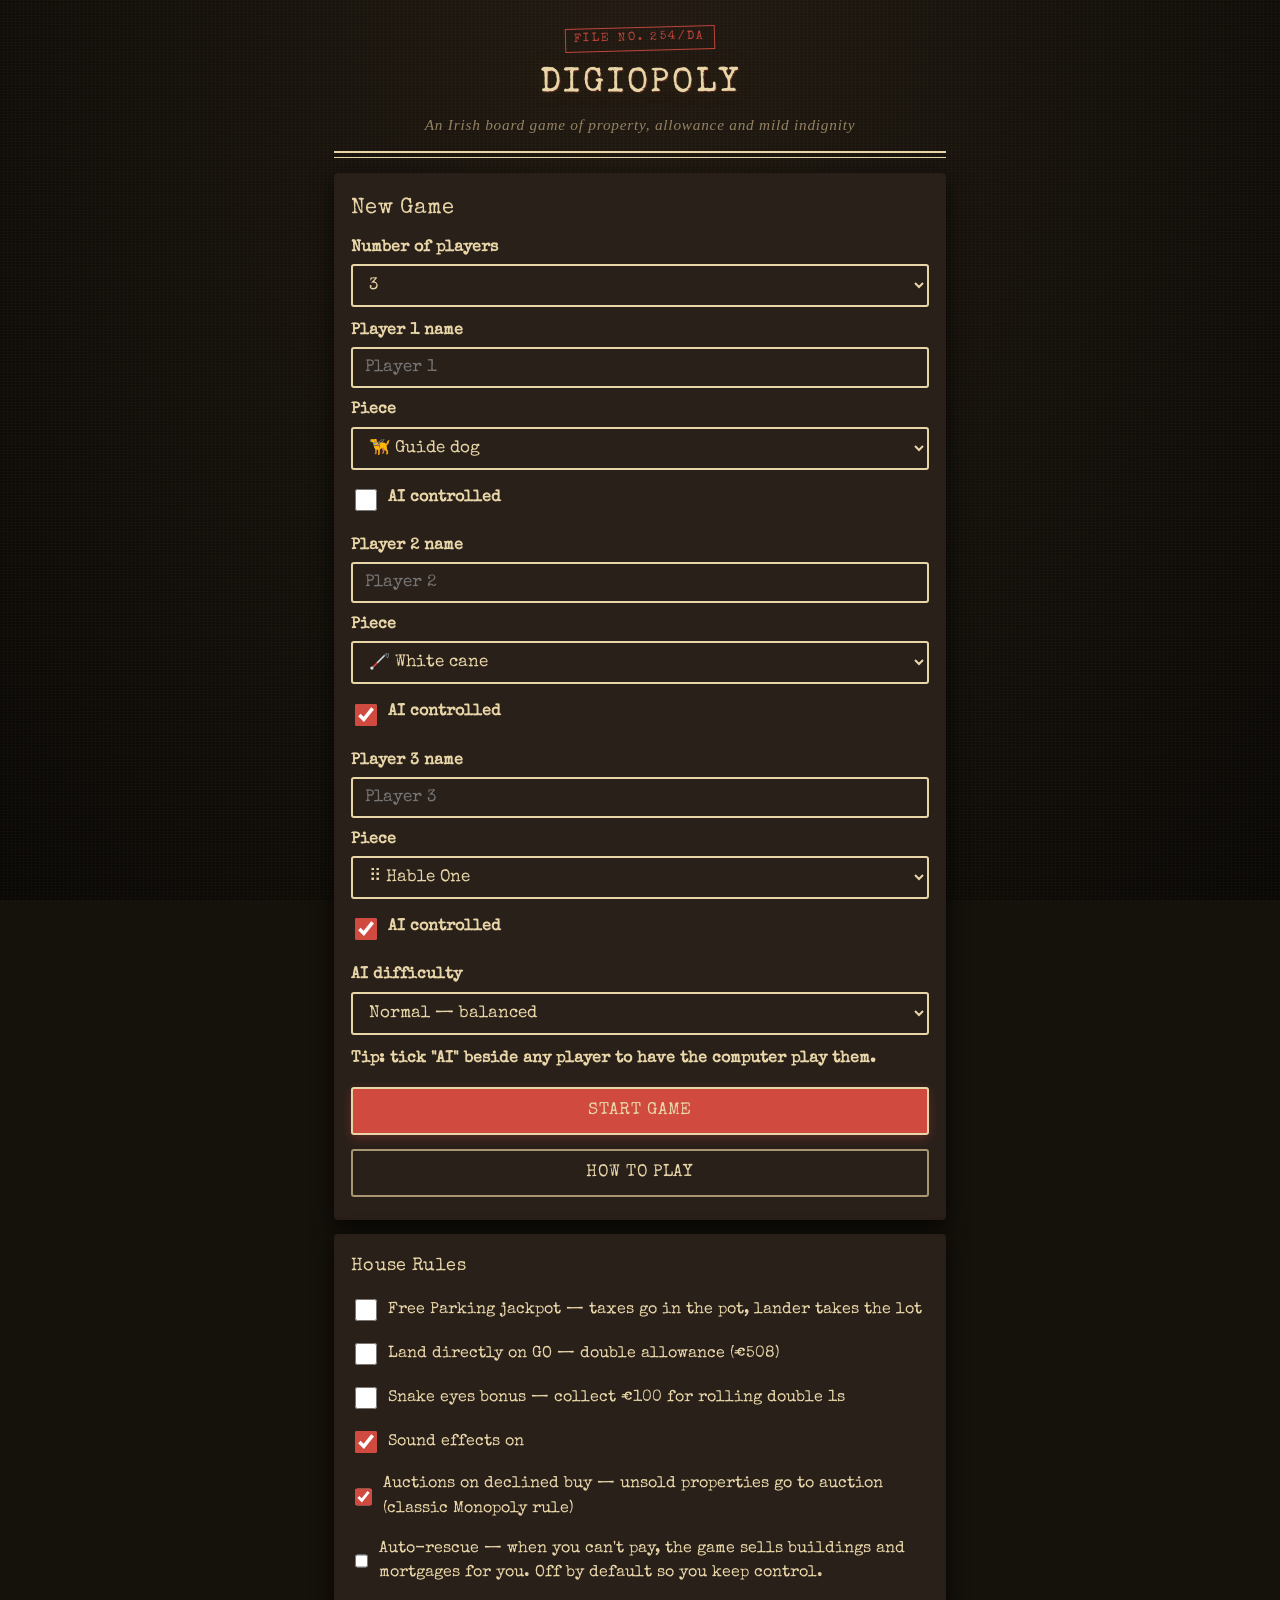
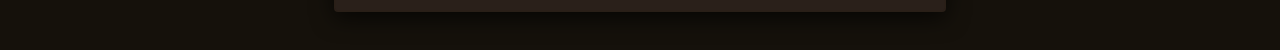
==== commit 68b08382: "Add AI difficulty tiers (Easy/Normal/Hard) Setup screen gets an "AI difficulty" selector; default is" ====
--- a/index.html
+++ b/index.html
@@ -5,6 +5,13 @@
 <meta name="viewport" content="width=device-width, initial-scale=1.0, viewport-fit=cover">
 <meta name="theme-color" content="#1a1410">
 <title>Digiopoly</title>
+<link rel="manifest" href="manifest.json">
+<link rel="icon" type="image/svg+xml" href="icon.svg">
+<link rel="apple-touch-icon" href="icon.svg">
+<meta name="apple-mobile-web-app-capable" content="yes">
+<meta name="mobile-web-app-capable" content="yes">
+<meta name="apple-mobile-web-app-status-bar-style" content="black-translucent">
+<meta name="apple-mobile-web-app-title" content="Digiopoly">
 <link rel="preconnect" href="https://fonts.googleapis.com">
 <link rel="preconnect" href="https://fonts.gstatic.com" crossorigin>
 <link href="https://fonts.googleapis.com/css2?family=Special+Elite&family=IM+Fell+English:ital@0;1&family=Courier+Prime:ital,wght@0,400;0,700;1,400&display=swap" rel="stylesheet">
@@ -724,6 +731,14 @@
       </select>
     </div>
     <div id="player-fields"></div>
+    <div class="field">
+      <label for="ai-difficulty">AI difficulty</label>
+      <select id="ai-difficulty">
+        <option value="easy">Easy — gentle opponents, generous trades</option>
+        <option value="normal" selected>Normal — balanced</option>
+        <option value="hard">Hard — aggressive bidders, mortgages to build, drives a hard bargain</option>
+      </select>
+    </div>
     <div class="field">
       <label for="game-mode-hint" id="game-mode-hint">Tip: tick "AI" beside any player to have the computer play them.</label>
     </div>
@@ -996,6 +1011,50 @@
   { key: 'bunny',      emoji: '🐰', label: 'The bunny' },
   { key: 'queen',      emoji: '👑', label: 'Disney queen' },
 ];
+
+// AI difficulty tiers. Each tier is a knob bundle the AI code reads via
+// `aiCfg()` so we don't sprinkle if/else over every decision site. Keys:
+//   buyReserve   — cash kept after buying landed property
+//   buildReserve — cash kept after building houses/hotels
+//   auctionCashCap — max share of current cash to spend in an auction
+//   auctionCompletionPremium — price multiplier when this auction would
+//     complete a colour/station/utility set
+//   auctionBasePremium — price multiplier otherwise
+//   tradeRequiredGain — minimum receive/give ratio to accept an offer
+//   tradeOfferPremium — multiplier on face price when offering for a
+//     property that would complete an AI monopoly
+//   swapCashShare — max share of cash thrown in on a property swap
+//   mortgageToBuild — mortgage spare properties to fund house-building?
+//   payJailAfter — jail turns served before auto-paying out
+//   jailStayWhenDangerous — refuse to leave jail when board is bristling
+//     with hotels (waiting it out is correct play late game)
+const AI_DIFFICULTY = {
+  easy: {
+    label: 'Easy',
+    buyReserve: 300, buildReserve: 500,
+    auctionCashCap: 0.4, auctionCompletionPremium: 1.1, auctionBasePremium: 0.8,
+    tradeRequiredGain: 1.05, tradeOfferPremium: 1.15, swapCashShare: 0.25,
+    mortgageToBuild: false, payJailAfter: 1, jailStayWhenDangerous: false,
+  },
+  normal: {
+    label: 'Normal',
+    buyReserve: 200, buildReserve: 300,
+    auctionCashCap: 0.55, auctionCompletionPremium: 1.4, auctionBasePremium: 0.9,
+    tradeRequiredGain: 1.15, tradeOfferPremium: 1.4, swapCashShare: 0.4,
+    mortgageToBuild: false, payJailAfter: 2, jailStayWhenDangerous: true,
+  },
+  hard: {
+    label: 'Hard',
+    buyReserve: 100, buildReserve: 150,
+    auctionCashCap: 0.75, auctionCompletionPremium: 1.9, auctionBasePremium: 1.0,
+    tradeRequiredGain: 1.3, tradeOfferPremium: 1.9, swapCashShare: 0.6,
+    mortgageToBuild: true, payJailAfter: 3, jailStayWhenDangerous: true,
+  },
+};
+function aiCfg() {
+  return AI_DIFFICULTY[state && state.houseRules && state.houseRules.aiDifficulty] || AI_DIFFICULTY.normal;
+}
+
 function pieceFor(player) {
   return PIECES.find(p => p.key === player.piece) || PIECES[((player.id || 1) - 1) % PIECES.length];
 }
@@ -1005,9 +1064,20 @@
 // ============================================================
 
 let state = null;
+// Monotonic session id. Bumped on every new game / abandon / resume so stale
+// setTimeout chains from a previous game can detect they're orphaned and bail
+// out without touching the new state. Each fresh state stamps _sessionId at
+// creation; async entry points compare it against the live session below.
+let _gameSession = 0;
+function bumpSession() { _gameSession++; return _gameSession; }
+function stateAlive() {
+  return !!state && state._sessionId === _gameSession;
+}
 
 function defaultState() {
   return {
+    _sessionId: bumpSession(),
+    _schemaVersion: SAVE_SCHEMA_VERSION,
     players: [],
     currentIdx: 0,
     dice: [0, 0],
@@ -1018,7 +1088,7 @@
     chanceIdx: 0,
     chestIdx: 0,
     freeParkingPot: 0,
-    houseRules: { freeParkingJackpot: false, doubleOnGo: false, snakeEyesBonus: false, sound: true, autoRescue: false, auctions: true },
+    houseRules: { freeParkingJackpot: false, doubleOnGo: false, snakeEyesBonus: false, sound: true, autoRescue: false, auctions: true, aiDifficulty: 'normal' },
     log: [],
     gameOver: false,
     winner: null,
@@ -1173,6 +1243,7 @@
 // ============================================================
 
 const SAVE_KEY = 'pity-corner-save';
+const SAVE_SCHEMA_VERSION = 1;
 
 function saveGame() {
   try { localStorage.setItem(SAVE_KEY, JSON.stringify(state)); } catch (e) {}
@@ -1182,7 +1253,14 @@
   try {
     const raw = localStorage.getItem(SAVE_KEY);
     if (!raw) return null;
-    return JSON.parse(raw);
+    const s = JSON.parse(raw);
+    // Reject saves from incompatible schemas — old shapes silently feed
+    // undefineds into game logic (e.g. NaN money via missing multipliers).
+    if (!s || typeof s !== 'object') return null;
+    if (s._schemaVersion !== SAVE_SCHEMA_VERSION) return null;
+    if (!Array.isArray(s.players) || s.players.length === 0) return null;
+    if (typeof s.currentIdx !== 'number' || !s.houseRules) return null;
+    return s;
   } catch (e) { return null; }
 }
 
@@ -1190,7 +1268,10 @@
   try { localStorage.removeItem(SAVE_KEY); } catch (e) {}
 }
 
-function hasSave() { return !!localStorage.getItem(SAVE_KEY); }
+function hasSave() {
+  // Validate before advertising — a stale-schema save shouldn't show "Resume".
+  return !!loadGame();
+}
 
 // ============================================================
 // LOG / ANNOUNCE
@@ -1308,6 +1389,7 @@
 }
 
 function startGame() {
+  resetTransientGlobals();
   const num = parseInt(document.getElementById('num-players').value, 10);
   state = defaultState();
   state.houseRules.freeParkingJackpot = document.getElementById('hr-free-parking').checked;
@@ -1316,6 +1398,8 @@
   state.houseRules.sound = document.getElementById('hr-sound').checked;
   state.houseRules.autoRescue = document.getElementById('hr-auto-rescue').checked;
   state.houseRules.auctions = document.getElementById('hr-auctions').checked;
+  const diffEl = document.getElementById('ai-difficulty');
+  state.houseRules.aiDifficulty = (diffEl && AI_DIFFICULTY[diffEl.value]) ? diffEl.value : 'normal';
   for (let i = 0; i < num; i++) {
     const name = (document.getElementById('pname-' + i).value || ('Player ' + (i + 1))).trim();
     const isAI = document.getElementById('pai-' + i).checked;
@@ -1332,10 +1416,37 @@
 function resumeGame() {
   const s = loadGame();
   if (!s) return;
+  resetTransientGlobals();
+  // Re-stamp session id so the resumed game owns the live token.
+  s._sessionId = bumpSession();
   state = s;
   showScreen('game-screen');
   renderGame();
-  if (currentPlayer().isAI && state.turnPhase !== 'gameover') aiNext(aiTakeTurn);
+  // Re-drive any in-flight async flows that were captured in the save but
+  // whose modals/timers don't survive a reload.
+  if (state._auction) {
+    setTimeout(runAuctionTurn, 400);
+  } else if (state._awaitingRescue) {
+    const p = currentPlayer();
+    if (p && p.money < 0) showRescueModal(p);
+  } else if (state._aiInitiatedTrade) {
+    // The trade modal is gone; drop the flag and let the AI continue its turn.
+    state._aiInitiatedTrade = null;
+    if (currentPlayer().isAI && !state.gameOver) aiNext(aiTakeTurn);
+  } else if (currentPlayer().isAI && !state.gameOver) {
+    aiNext(aiTakeTurn);
+  }
+}
+
+// Reset module-level globals that survive a `state = null` reset and would
+// otherwise leak into a new game (stale callbacks, queued announcements).
+function resetTransientGlobals() {
+  bumpSession();
+  _announceQueue = [];
+  _announceActive = false;
+  _announceIdleCallbacks = [];
+  _lastAnnounceMsg = '';
+  _lastAnnounceTime = 0;
 }
 
 // ============================================================
@@ -1609,6 +1720,8 @@
       state.doubleCount = 0;
       renderGame();
       saveGame();
+      // Schedule continuation so AI turns don't softlock here.
+      setTimeout(continueAfterAction, pace());
       return;
     }
   } else {
@@ -1650,6 +1763,7 @@
 }
 
 function landOnSpace(p) {
+  if (!stateAlive()) return;
   const space = BOARD[p.position];
   announce(p.name + ' landed on ' + space.name + '.');
 
@@ -1685,6 +1799,10 @@
 function handlePropertyLanding(p, space) {
   const owner = findOwner(p.position);
   if (!owner) {
+    // No rent to compute — but a card may have set pending-rent flags before
+    // sending us here. Clear them so they don't bleed into a later landing.
+    state._pendingRentMultiplier = false;
+    state._pendingUtilityTenTimes = false;
     // Offer to buy
     if (p.isAI) {
       aiDecideBuy(p, space);
@@ -1692,7 +1810,9 @@
       showBuyModal(p, space);
     }
   } else if (owner.id === p.id) {
-    // Own property — nothing happens
+    // Own property — nothing happens, but clear pending-rent flags (see above)
+    state._pendingRentMultiplier = false;
+    state._pendingUtilityTenTimes = false;
     state.turnPhase = 'action';
     renderGame();
     saveGame();
@@ -1705,6 +1825,9 @@
 
 function payRent(p, owner, space) {
   if (owner.mortgaged.includes(p.position)) {
+    // No rent — but clear pending-rent flags so they don't outlive this landing.
+    state._pendingRentMultiplier = false;
+    state._pendingUtilityTenTimes = false;
     announce(space.name + ' is mortgaged — no rent due.');
     state.turnPhase = 'action';
     renderGame();
@@ -1788,9 +1911,11 @@
 }
 
 function transferMoney(from, to, amount, reason) {
-  const paid = Math.min(amount, from.money);
-  from.money -= paid;
-  if (to) to.money += paid;
+  // Debt the full amount so a negative balance triggers rescue/bankruptcy.
+  // The creditor receives the full amount up front; if `from` goes bust,
+  // any residual passes to the creditor inside doBankrupt.
+  from.money -= amount;
+  if (to) to.money += amount;
   if (from === currentPlayer()) sfxMoneyOut();
   announce(from.name + ' paid ' + (to ? to.name : 'the bank') + ' ' + fmtMoney(amount) + (reason ? ' (' + reason + ')' : '') + '.');
   if (from.money < 0) {
@@ -1871,9 +1996,20 @@
   p.bankrupt = true;
   announce(p.name + ' is bankrupt.');
   if (creditor) {
-    for (const pos of p.properties) creditor.properties.push(pos);
-    creditor.money += Math.max(0, p.money);
-  }
+    // If the bankruptcy was triggered by a payment to this creditor,
+    // transferMoney already credited them optimistically. p.money is
+    // negative by exactly the shortfall — refund that overpayment so the
+    // creditor ends up with what the bankrupt player could actually cover.
+    if (p.money < 0) creditor.money += p.money;
+    for (const pos of p.properties) {
+      creditor.properties.push(pos);
+      // Mortgaged properties transfer in their mortgaged state.
+      if (p.mortgaged.includes(pos) && !creditor.mortgaged.includes(pos)) {
+        creditor.mortgaged.push(pos);
+      }
+    }
+  }
+  p.money = 0;
   p.properties = [];
   p.mortgaged = [];
   p.houses = {};
@@ -2014,6 +2150,11 @@
     state.gameOver = true;
     state.winner = alive.length === 1 ? alive[0].name : 'Nobody';
     announce('Game over. Winner: ' + state.winner);
+    // Push the game-over banner into the action area immediately rather than
+    // waiting for the next scheduled tick (which may not arrive if the
+    // bankruptcy ended an AI turn).
+    renderGame();
+    saveGame();
   }
 }
 
@@ -2181,6 +2322,7 @@
 }
 
 function showHandoffThenOffer(offer) {
+  if (!stateAlive()) return;
   const recipient = state.players.find(x => x.id === offer.recipientId);
   openModal({
     title: 'Pass to ' + recipient.name,
@@ -2214,11 +2356,29 @@
   const proposer = state.players.find(x => x.id === offer.proposerId);
   const recipient = state.players.find(x => x.id === offer.recipientId);
 
-  // Re-validate (state may have shifted)
+  // Re-validate (state may have shifted between offer and accept)
+  if (!proposer || !recipient || proposer.bankrupt || recipient.bankrupt) {
+    announce('Trade no longer valid — a player has dropped out.');
+    closeModal();
+    resumeAfterAITrade();
+    return;
+  }
   if (offer.fromProposer.money > proposer.money || offer.fromRecipient.money > recipient.money ||
       offer.fromProposer.jailCards > proposer.getOutCards || offer.fromRecipient.jailCards > recipient.getOutCards) {
     announce('Trade no longer valid — funds or cards changed.');
     closeModal();
+    resumeAfterAITrade();
+    return;
+  }
+  // Ownership re-check: every offered property must still belong to the
+  // giving side, and the colour group must still be unbuilt.
+  const ownershipOk =
+    offer.fromProposer.props.every(pos => proposer.properties.includes(pos) && canTradeProperty(pos)) &&
+    offer.fromRecipient.props.every(pos => recipient.properties.includes(pos) && canTradeProperty(pos));
+  if (!ownershipOk) {
+    announce('Trade no longer valid — a property has moved or been built on.');
+    closeModal();
+    resumeAfterAITrade();
     return;
   }
 
@@ -2277,9 +2437,25 @@
 }
 
 function aiHandleTradeOffer(offer) {
+  if (!stateAlive()) return;
   const ai = state.players.find(x => x.id === offer.recipientId);
   const decision = aiEvaluateTradeOffer(ai, offer);
   const desc = describeOffer(offer);
+  // If the proposer is also an AI, nobody will click the modal button —
+  // auto-resolve so the game doesn't stall on cross-AI negotiations.
+  const proposer = state.players.find(x => x.id === offer.proposerId);
+  if (proposer && proposer.isAI) {
+    openModal({
+      title: ai.name + ' considers the offer',
+      body: desc + '<p><em>' + escapeHtml(ai.name) + ' is thinking…</em></p>',
+      actions: []
+    });
+    setTimeout(() => {
+      if (decision.accept) acceptTradeOffer(offer);
+      else rejectTradeOffer(offer);
+    }, 1200);
+    return;
+  }
   openModal({
     title: ai.name + ' considers the offer',
     body: desc + '<p><em>' + escapeHtml(ai.name) + ' is thinking…</em></p>',
@@ -2291,24 +2467,40 @@
 }
 
 function aiEvaluateTradeOffer(ai, offer) {
+  const cfg = aiCfg();
   // AI receives `fromProposer` and gives `fromRecipient`.
-  const valueOf = (side) => {
+  const valueOf = (side, viewer, isGiving) => {
     let v = side.money;
     for (const pos of side.props) {
       const sp = BOARD[pos];
       let pv = sp.price || 0;
       // Mortgaged properties worth less
       if (state.players.some(pl => pl.mortgaged.includes(pos))) pv = Math.floor(pv / 2);
+      // Strategic premium: a property that would complete the viewer's set
+      // is worth far more than face price (when receiving), and a property
+      // the viewer is giving up that would complete the OPPONENT's set
+      // costs them a future monopoly (when giving).
+      if (sp.type === 'property' && GROUPS[sp.group]) {
+        const proposer = state.players.find(pl => pl.id === offer.proposerId);
+        const counterparty = isGiving ? proposer : viewer;
+        const setOwners = GROUPS[sp.group].filter(g => counterparty.properties.includes(g)).length;
+        if (!isGiving && setOwners === GROUPS[sp.group].length - 1) {
+          pv = Math.floor(pv * 2); // would complete OUR monopoly
+        }
+        if (isGiving && setOwners === GROUPS[sp.group].length - 1) {
+          pv = Math.floor(pv * 1.8); // would complete THEIR monopoly — charge for it
+        }
+      }
       v += pv;
     }
     v += side.jailCards * 50;
     return v;
   };
-  const receiveValue = valueOf(offer.fromProposer);
-  const giveValue = valueOf(offer.fromRecipient);
-  // Require 10% net gain to accept; never give up more cash than the AI can spare.
+  const receiveValue = valueOf(offer.fromProposer, ai, false);
+  const giveValue = valueOf(offer.fromRecipient, ai, true);
+  // Never give up more cash than the AI can spare.
   if (offer.fromRecipient.money > ai.money * 0.5) return { accept: false, receiveValue, giveValue };
-  return { accept: receiveValue >= giveValue * 1.1, receiveValue, giveValue };
+  return { accept: receiveValue >= giveValue * cfg.tradeRequiredGain, receiveValue, giveValue };
 }
 
 // Look for a colour group where AI is one short of monopoly, and the
@@ -2326,8 +2518,9 @@
     if (!canTradeProperty(missing)) continue; // buildings on group lock it
     if (owner.mortgaged.includes(missing)) continue; // skip mortgaged target — too messy
 
+    const cfg = aiCfg();
     const missingSpace = BOARD[missing];
-    const targetValue = Math.floor(missingSpace.price * 1.3); // willing to pay 30% premium
+    const targetValue = Math.floor(missingSpace.price * cfg.tradeOfferPremium);
 
     // Option A — straight cash buy if the AI has plenty
     if (ai.money >= targetValue + 400) {
@@ -2356,7 +2549,7 @@
       const give = surplus[0];
       const giveValue = BOARD[give].price || 0;
       const cashNeeded = Math.max(0, targetValue - giveValue);
-      const cash = Math.min(cashNeeded, Math.floor(ai.money * 0.4));
+      const cash = Math.min(cashNeeded, Math.floor(ai.money * cfg.swapCashShare));
       const offer = {
         proposerId: ai.id,
         recipientId: owner.id,
@@ -2447,6 +2640,7 @@
   sfxBuy();
   announce(p.name + ' bought ' + space.name + ' for ' + fmtMoney(space.price) + '.');
   closeModal();
+  if (p.money < 0) checkBankruptcy(p, null);
   state.turnPhase = 'action';
   renderGame();
   saveGame();
@@ -2475,6 +2669,7 @@
 // bidders, each can raise or pass. Last bidder standing wins at their bid.
 // If nobody bids, the property stays with the bank.
 function startAuction(lander, space) {
+  if (!stateAlive()) return;
   const pos = space.pos;
   // Rotate bidders so the player to the lander's left goes first
   const live = state.players.filter(x => !x.bankrupt);
@@ -2493,6 +2688,7 @@
 }
 
 function runAuctionTurn() {
+  if (!stateAlive()) return;
   const a = state._auction;
   if (!a) return;
   // Auction ends when only one active bidder remains (and they've made at
@@ -2594,22 +2790,36 @@
 }
 
 function aiAuctionTurn(ai) {
+  if (!stateAlive()) return;
   const a = state._auction;
+  if (!a) return;
   const space = BOARD[a.pos];
   // Max value the AI will pay: based on price and cash reserve.
-  // More aggressive if they need the property (would complete a colour set).
+  // More aggressive if they need the property (would complete a colour set,
+  // station set, or utility set).
   const wouldComplete = (() => {
-    if (space.type !== 'property') return false;
-    const groupOwned = state.players.find(pl => pl.id === ai.id).properties
-      .filter(pos => BOARD[pos].group === space.group).length;
-    const groupTotal = BOARD.filter(b => b.group === space.group).length;
-    return groupOwned === groupTotal - 1;
+    if (space.type === 'property') {
+      const groupOwned = ai.properties.filter(pos => BOARD[pos].group === space.group).length;
+      const groupTotal = GROUPS[space.group] ? GROUPS[space.group].length : 0;
+      return groupTotal > 0 && groupOwned === groupTotal - 1;
+    }
+    if (space.type === 'station') {
+      return STATIONS.filter(s => ai.properties.includes(s)).length === STATIONS.length - 1;
+    }
+    if (space.type === 'utility') {
+      return UTILITIES.filter(u => ai.properties.includes(u)).length === UTILITIES.length - 1;
+    }
+    return false;
   })();
-  let maxPay = Math.floor(space.price * (wouldComplete ? 1.4 : 0.9));
-  // Cap at half the AI's cash so it doesn't ruin itself
-  maxPay = Math.min(maxPay, Math.floor(ai.money * 0.5));
+  const cfg = aiCfg();
+  let maxPay = Math.floor(space.price * (wouldComplete ? cfg.auctionCompletionPremium : cfg.auctionBasePremium));
+  // Cap at a fraction of the AI's cash so it doesn't ruin itself
+  maxPay = Math.min(maxPay, Math.floor(ai.money * cfg.auctionCashCap));
   // Small jitter
   maxPay += Math.floor((Math.random() - 0.5) * 30);
+  // Hard cap at the AI's actual cash — otherwise placeBid will reject the
+  // bid and the auction wedges (placeBid doesn't advance currentIdx on failure).
+  maxPay = Math.min(maxPay, ai.money);
 
   if (a.highBid >= maxPay) {
     passBid(ai.id);
@@ -2618,7 +2828,7 @@
   // Bid the smallest increment above current high
   const inc = a.highBid === 0 ? 10 : Math.max(5, Math.floor(a.highBid * 0.1));
   const bid = Math.min(a.highBid + inc, maxPay);
-  if (bid <= a.highBid) {
+  if (bid <= a.highBid || bid > ai.money) {
     passBid(ai.id);
     return;
   }
@@ -2626,15 +2836,21 @@
 }
 
 function finishAuction() {
+  if (!stateAlive()) return;
   const a = state._auction;
   if (!a) return;
   const space = BOARD[a.pos];
   if (a.highBidderId != null && a.highBid > 0) {
     const winner = state.players.find(x => x.id === a.highBidderId);
-    winner.money -= a.highBid;
-    winner.properties.push(a.pos);
-    sfxBuy();
-    announce(winner.name + ' won ' + space.name + ' at auction for ' + fmtMoney(a.highBid) + '.');
+    if (winner && !winner.bankrupt) {
+      winner.money -= a.highBid;
+      winner.properties.push(a.pos);
+      sfxBuy();
+      announce(winner.name + ' won ' + space.name + ' at auction for ' + fmtMoney(a.highBid) + '.');
+      if (winner.money < 0) checkBankruptcy(winner, null);
+    } else {
+      announce(space.name + ' received no valid bids and stays unowned.');
+    }
   } else {
     announce(space.name + ' received no bids and stays unowned.');
   }
@@ -2660,6 +2876,7 @@
 }
 
 function applyCardEffect(p, card, opts) {
+  if (!stateAlive()) return;
   const e = card.effect;
   const suppressContinue = !!(opts && opts.suppressContinue);
   switch (e.type) {
@@ -2676,6 +2893,12 @@
         }
       }
       p.position = e.pos;
+      // Re-roll dice if landing on a utility so rent isn't computed from the
+      // pre-card roll. Monopoly rule: utility rent = dice × multiplier.
+      if (BOARD[e.pos] && BOARD[e.pos].type === 'utility') {
+        state.dice = [rollDie(), rollDie()];
+        renderDice();
+      }
       renderGame();
       setTimeout(() => landOnSpace(p), pace());
       return;
@@ -2742,6 +2965,11 @@
     }
     case 'BACK_3': {
       p.position = (p.position - 3 + 40) % 40;
+      // Re-roll dice if landing on a utility (see GOTO above).
+      if (BOARD[p.position] && BOARD[p.position].type === 'utility') {
+        state.dice = [rollDie(), rollDie()];
+        renderDice();
+      }
       renderGame();
       setTimeout(() => landOnSpace(p), pace());
       return;
@@ -2760,13 +2988,15 @@
       const others = state.players.filter(x => !x.bankrupt && x.id !== p.id);
       let total = 0;
       for (const o of others) {
-        const give = Math.min(o.money, e.amount);
-        o.money -= give;
-        total += give;
+        o.money -= e.amount;
+        total += e.amount;
       }
       p.money += total;
       sfxMoneyIn();
       announce(p.name + ' collected ' + fmtMoney(e.amount) + ' from each player (total ' + fmtMoney(total) + ').');
+      for (const o of others) {
+        if (o.money < 0) checkBankruptcy(o, p);
+      }
       break;
     }
     case 'COLLECT_NEXT': {
@@ -2989,6 +3219,7 @@
 // ============================================================
 
 function continueAfterAction() {
+  if (!stateAlive()) return;
   // If a manual rescue modal is open, don't progress the turn until it resolves.
   if (state._awaitingRescue) return;
   // If player rolled doubles and is not in jail, allow another roll
@@ -3000,7 +3231,10 @@
 }
 
 function endTurn() {
+  if (!stateAlive()) return;
   if (state.gameOver) return;
+  // Defensive: never spin forever if every player is somehow bankrupt.
+  if (alivePlayers().length === 0) { state.gameOver = true; renderGame(); return; }
   state.doubleCount = 0;
   state.dice = [0, 0];
   // Reset per-turn AI flags so the next turn starts fresh
@@ -3045,6 +3279,7 @@
 // ============================================================
 
 function aiTakeTurn() {
+  if (!stateAlive()) return;
   const p = currentPlayer();
   if (!p.isAI || state.gameOver) return;
   // Once per turn: consider proposing a trade before rolling.
@@ -3053,14 +3288,21 @@
     if (aiConsiderTrade(p)) return; // Trade in flight; resumes via resumeAfterAITrade()
   }
   if (p.inJail) {
-    // Strategy: if can afford and not many turns left, pay; otherwise roll
-    if (p.getOutCards > 0) {
+    const cfg = aiCfg();
+    // Use a free card only if it's actively useful — otherwise hoard it.
+    // (When the board is dangerous and the AI plans to wait, the card is
+    // wasted on a turn the AI wouldn't have left anyway.)
+    if (p.getOutCards > 0 && !(cfg.jailStayWhenDangerous && aiBoardIsDangerous(p))) {
       useGetOutCard();
       aiNext(aiTakeTurn);
       return;
     }
-    if (p.jailTurns < 2 && p.money > 300) {
-      // Try rolling first if we have cash buffer
+    // Late game with hotels on the board: just sit and avoid the rents.
+    if (cfg.jailStayWhenDangerous && aiBoardIsDangerous(p) && p.jailTurns < 3) {
+      rollForJail();
+      return;
+    }
+    if (p.jailTurns < cfg.payJailAfter && p.money > 300) {
       rollForJail();
       return;
     }
@@ -3075,7 +3317,21 @@
   doDiceRoll();
 }
 
+// "Dangerous" = at least one opponent has a hotel (or 4 houses) on a
+// property the jailed AI could land on after leaving. Cheap proxy: any
+// hotel anywhere is enough to make sitting in jail attractive.
+function aiBoardIsDangerous(p) {
+  for (const pl of state.players) {
+    if (pl.id === p.id || pl.bankrupt) continue;
+    for (const pos of pl.properties) {
+      if (pl.hotels[pos] || (pl.houses[pos] || 0) >= 4) return true;
+    }
+  }
+  return false;
+}
+
 function aiContinue() {
+  if (!stateAlive()) return;
   const p = currentPlayer();
   if (!p.isAI || state.gameOver) return;
   if (state.doubleCount > 0 && !p.inJail && state.turnPhase === 'action') {
@@ -3088,9 +3344,22 @@
 }
 
 function aiTryBuildHouses(p) {
-  const reserve = 400;
+  const cfg = aiCfg();
+  // Hard-tier AI will mortgage spare properties (no near-monopoly value)
+  // to fund building on a real monopoly.
+  if (cfg.mortgageToBuild && p.money < cfg.buildReserve + 200) {
+    aiMortgageSparesToFund(p, cfg.buildReserve + 400);
+  }
+  const reserve = cfg.buildReserve;
   if (p.money < reserve + 100) return;
-  for (const group in GROUPS) {
+  // Prefer high-value sets first (orange/red/light-blue/dark-blue) — they
+  // generate the most rent per euro spent.
+  const orderedGroups = Object.keys(GROUPS).sort((a, b) => {
+    const ah = aiHighValueSet({ type: 'property', group: a }) ? 0 : 1;
+    const bh = aiHighValueSet({ type: 'property', group: b }) ? 0 : 1;
+    return ah - bh;
+  });
+  for (const group of orderedGroups) {
     const positions = GROUPS[group];
     if (!positions.every(pos => p.properties.includes(pos) && !p.mortgaged.includes(pos))) continue;
     let housesBuilt = 0;
@@ -3123,14 +3392,63 @@
   }
 }
 
+// Mortgage properties that aren't part of (or near to) a colour monopoly,
+// cheapest first, until the AI has at least `targetCash` on hand.
+function aiMortgageSparesToFund(p, targetCash) {
+  if (p.money >= targetCash) return;
+  const spares = p.properties.filter(pos => {
+    if (p.mortgaged.includes(pos)) return false;
+    if ((p.houses[pos] || 0) > 0 || p.hotels[pos]) return false;
+    const sp = BOARD[pos];
+    if (sp.type !== 'property') return true; // stations/utilities are fair game
+    const groupPositions = GROUPS[sp.group] || [];
+    const owned = groupPositions.filter(g => p.properties.includes(g)).length;
+    return owned < groupPositions.length; // skip pieces that are part of a full monopoly
+  }).sort((a, b) => (BOARD[a].price || 0) - (BOARD[b].price || 0));
+  for (const pos of spares) {
+    if (p.money >= targetCash) break;
+    const sp = BOARD[pos];
+    p.money += sp.mortgage;
+    p.mortgaged.push(pos);
+    announce(p.name + ' mortgaged ' + sp.name + ' to fund building.');
+  }
+}
+
 function aiDecideBuy(p, space) {
-  // Buy if can afford with comfortable reserve
-  const reserve = 200;
+  const cfg = aiCfg();
+  // Hard-tier AI is willing to dip into the reserve for high-value sets
+  // (orange/red/dark-blue) or to complete a colour/station/utility set.
+  const wouldComplete = aiSpaceWouldComplete(p, space);
+  const isPriority = aiHighValueSet(space);
+  let reserve = cfg.buyReserve;
+  if (cfg.mortgageToBuild && (wouldComplete || isPriority)) reserve = Math.floor(reserve / 2);
   if (p.money >= space.price + reserve) {
     buyProperty(p, space);
   } else {
     declineProperty(p, space);
   }
+}
+
+// True if owning `space` would complete a colour/station/utility set for `p`.
+function aiSpaceWouldComplete(p, space) {
+  if (space.type === 'property' && GROUPS[space.group]) {
+    const owned = GROUPS[space.group].filter(pos => p.properties.includes(pos)).length;
+    return owned === GROUPS[space.group].length - 1;
+  }
+  if (space.type === 'station') {
+    return STATIONS.filter(s => p.properties.includes(s)).length === STATIONS.length - 1;
+  }
+  if (space.type === 'utility') {
+    return UTILITIES.filter(u => p.properties.includes(u)).length === UTILITIES.length - 1;
+  }
+  return false;
+}
+
+// Orange/red/light-blue are the highest-ROI sets in classic Monopoly;
+// dark-blue is rent-heavy. The AI prioritises these when reserving cash.
+function aiHighValueSet(space) {
+  if (space.type !== 'property') return false;
+  return ['orange', 'red', 'light-blue', 'dark-blue'].includes(space.group);
 }
 
 // For CHOICE cards: pick whichever option costs the AI least (or pays most).
@@ -3345,7 +3663,19 @@
 function actBuildHotel(pos) {
   const p = currentPlayer();
   const space = BOARD[pos];
+  if (!playerOwnsFullGroup(p, space.group)) return;
+  if (p.mortgaged.includes(pos)) return;
   if ((p.houses[pos] || 0) !== 4) return;
+  // Even-build rule: every other property in the group must also have 4
+  // houses (or a hotel) before this one can be upgraded.
+  const groupOk = GROUPS[space.group].every(gpos =>
+    p.hotels[gpos] || (p.houses[gpos] || 0) === 4
+  );
+  if (!groupOk) {
+    announce('Even build rule: every property in the set needs 4 houses first.');
+    openPortfolio();
+    return;
+  }
   if (p.money < space.houseCost) return;
   p.money -= space.houseCost;
   p.houses[pos] = 0;
@@ -3504,6 +3834,7 @@
     body: `
       <h3>House Rules</h3>
       <ul class="house-rules-list">
+        <li>AI difficulty: ${(AI_DIFFICULTY[hr.aiDifficulty] || AI_DIFFICULTY.normal).label}</li>
         <li>Free Parking jackpot: ${hr.freeParkingJackpot ? 'on' : 'off'}</li>
         <li>Double allowance on GO landing: ${hr.doubleOnGo ? 'on' : 'off'}</li>
         <li>Snake eyes bonus: ${hr.snakeEyesBonus ? 'on' : 'off'}</li>
@@ -3524,6 +3855,7 @@
           actions: [
             { text: 'Yes, abandon and restart', primary: true, action: () => {
               clearSave();
+              resetTransientGlobals();
               state = null;
               closeModal();
               showScreen('setup-screen');
@@ -3546,6 +3878,7 @@
 
 function endGameToSetup() {
   clearSave();
+  resetTransientGlobals();
   state = null;
   showScreen('setup-screen');
   renderSetup();
@@ -3589,6 +3922,19 @@
   // Tap anywhere to wake audio on iOS
   document.body.addEventListener('touchstart', () => audio(), { once: true, passive: true });
   document.body.addEventListener('click', () => audio(), { once: true });
+
+  // Register the service worker so the app loads offline once visited, and
+  // so iOS/Safari treats it as a real installed app (which makes the
+  // localStorage save less likely to be evicted).
+  if ('serviceWorker' in navigator) {
+    navigator.serviceWorker.register('sw.js').catch(() => {});
+  }
+  // Ask the browser to mark our storage as persistent so the save isn't
+  // cleared under quota pressure or after periods of inactivity. The browser
+  // may grant silently, prompt the user, or decline — all are fine.
+  if (navigator.storage && navigator.storage.persist) {
+    navigator.storage.persist().catch(() => {});
+  }
 });
 
 // Expose for inline onclicks
